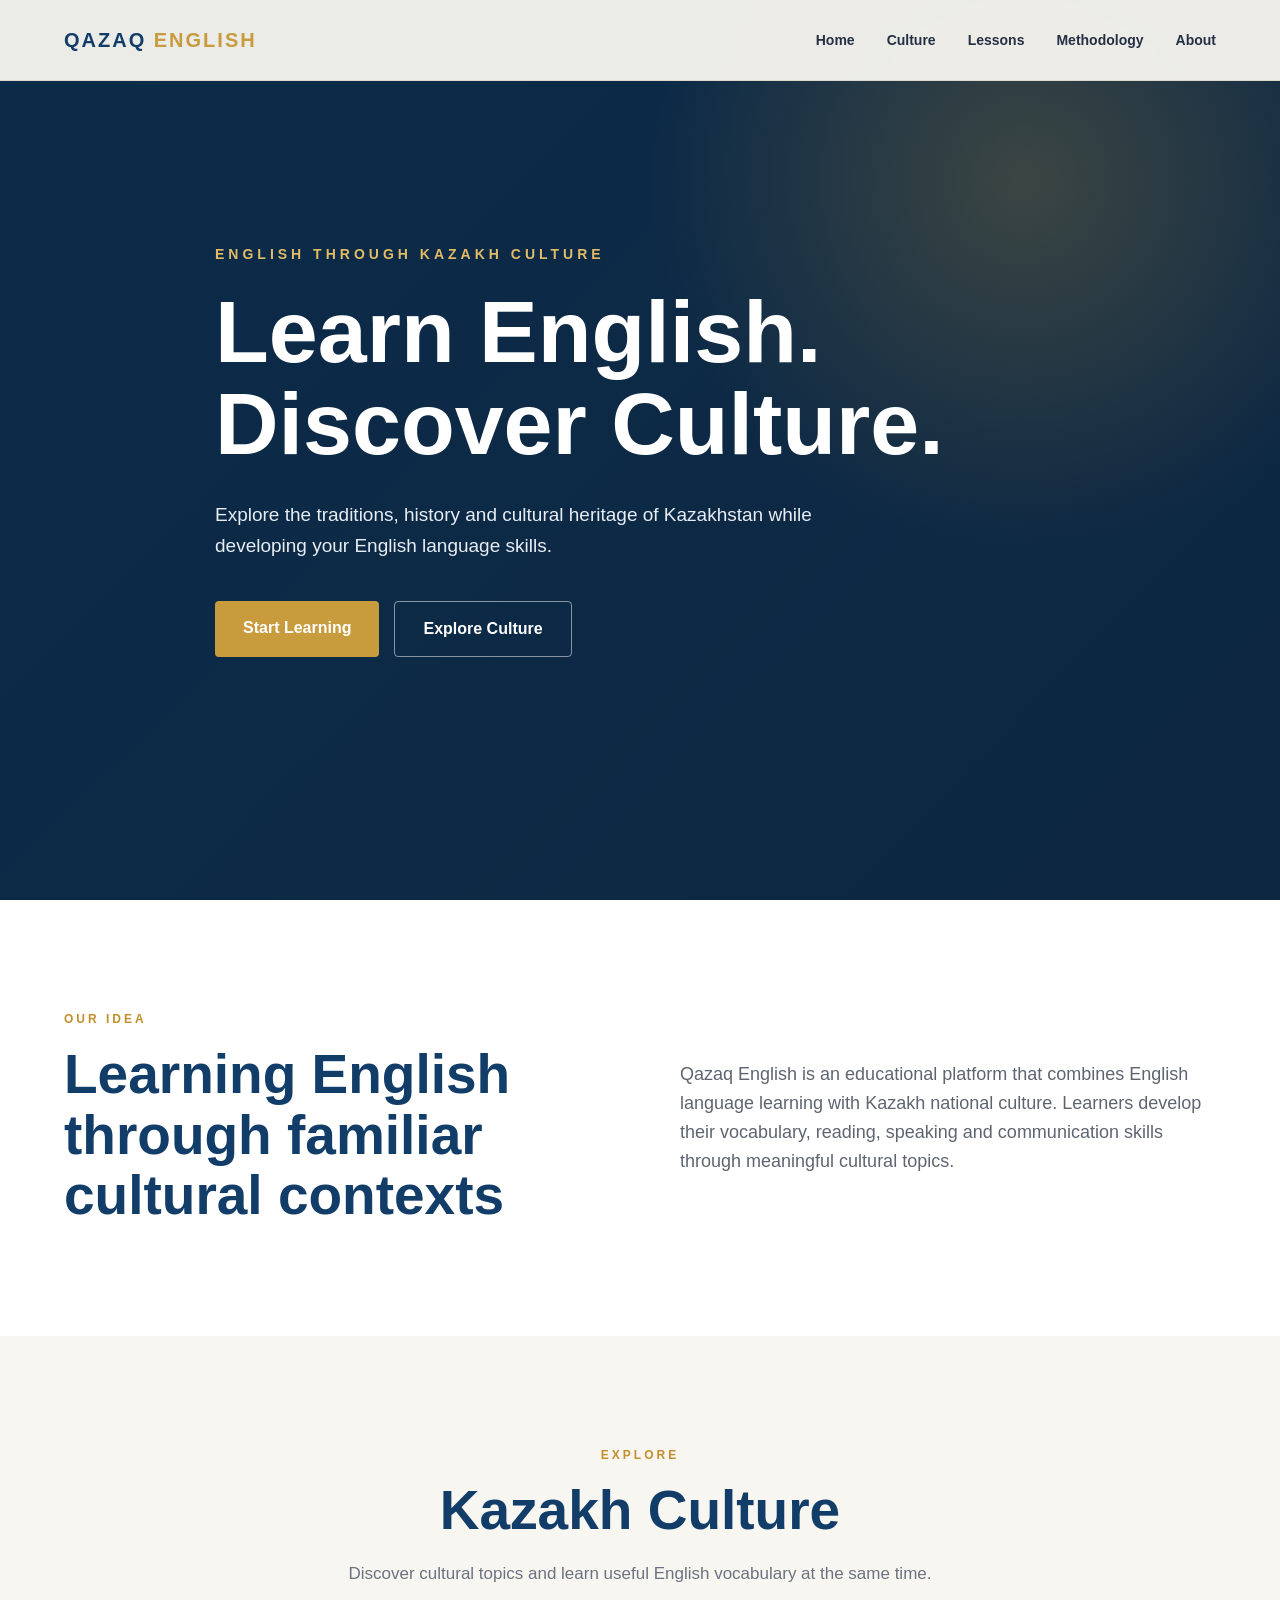
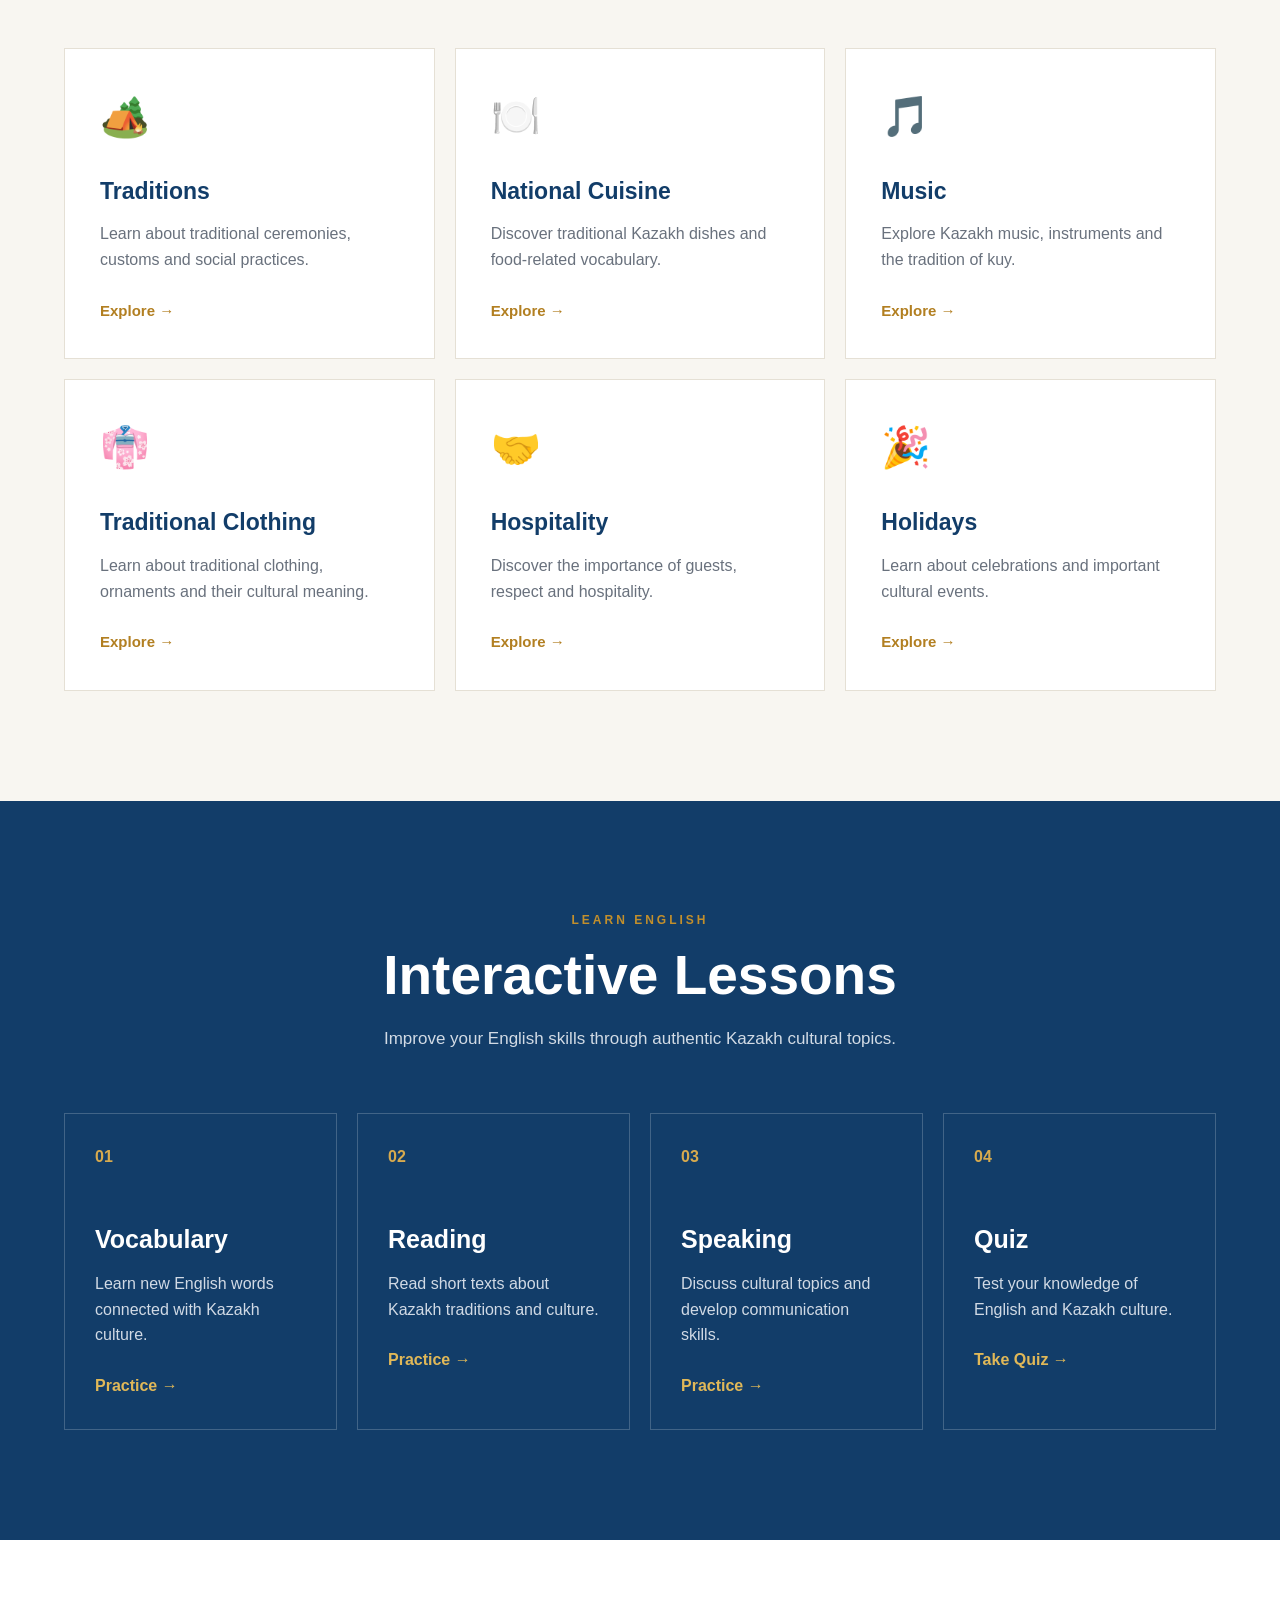
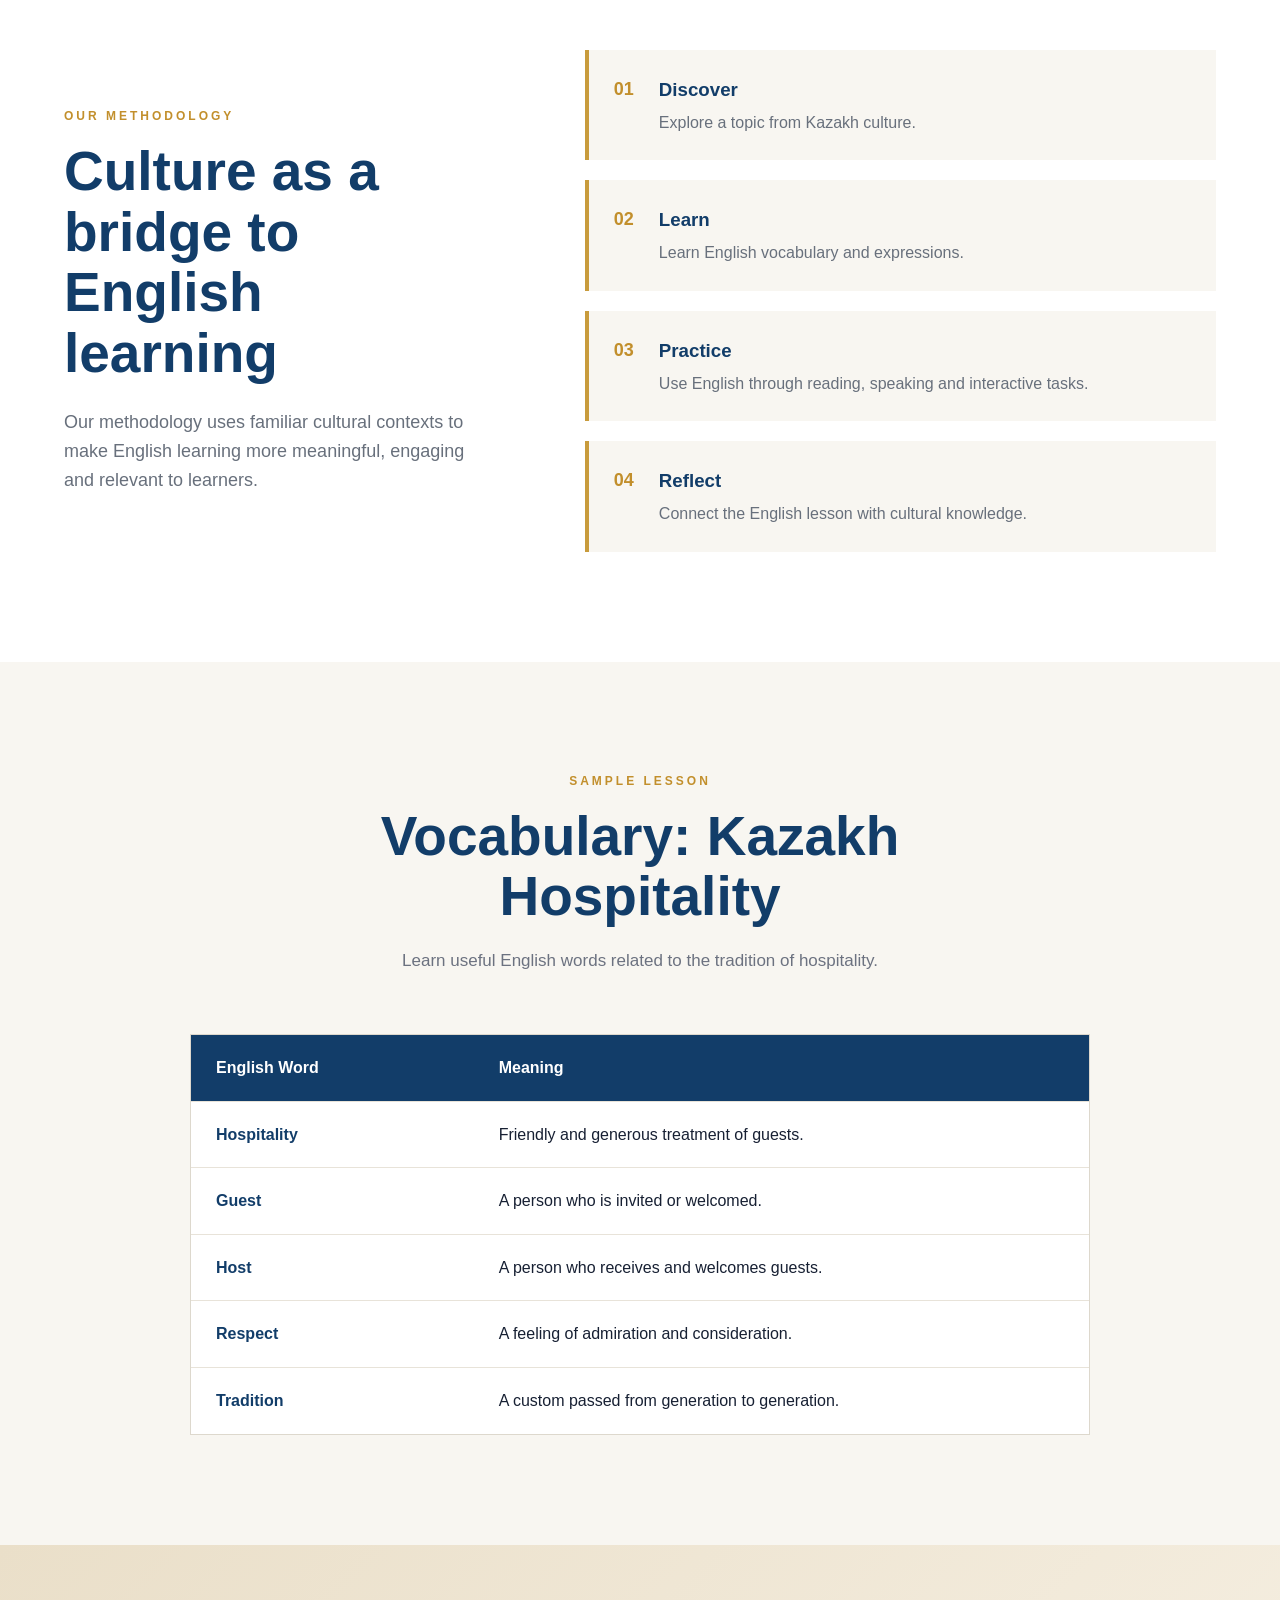
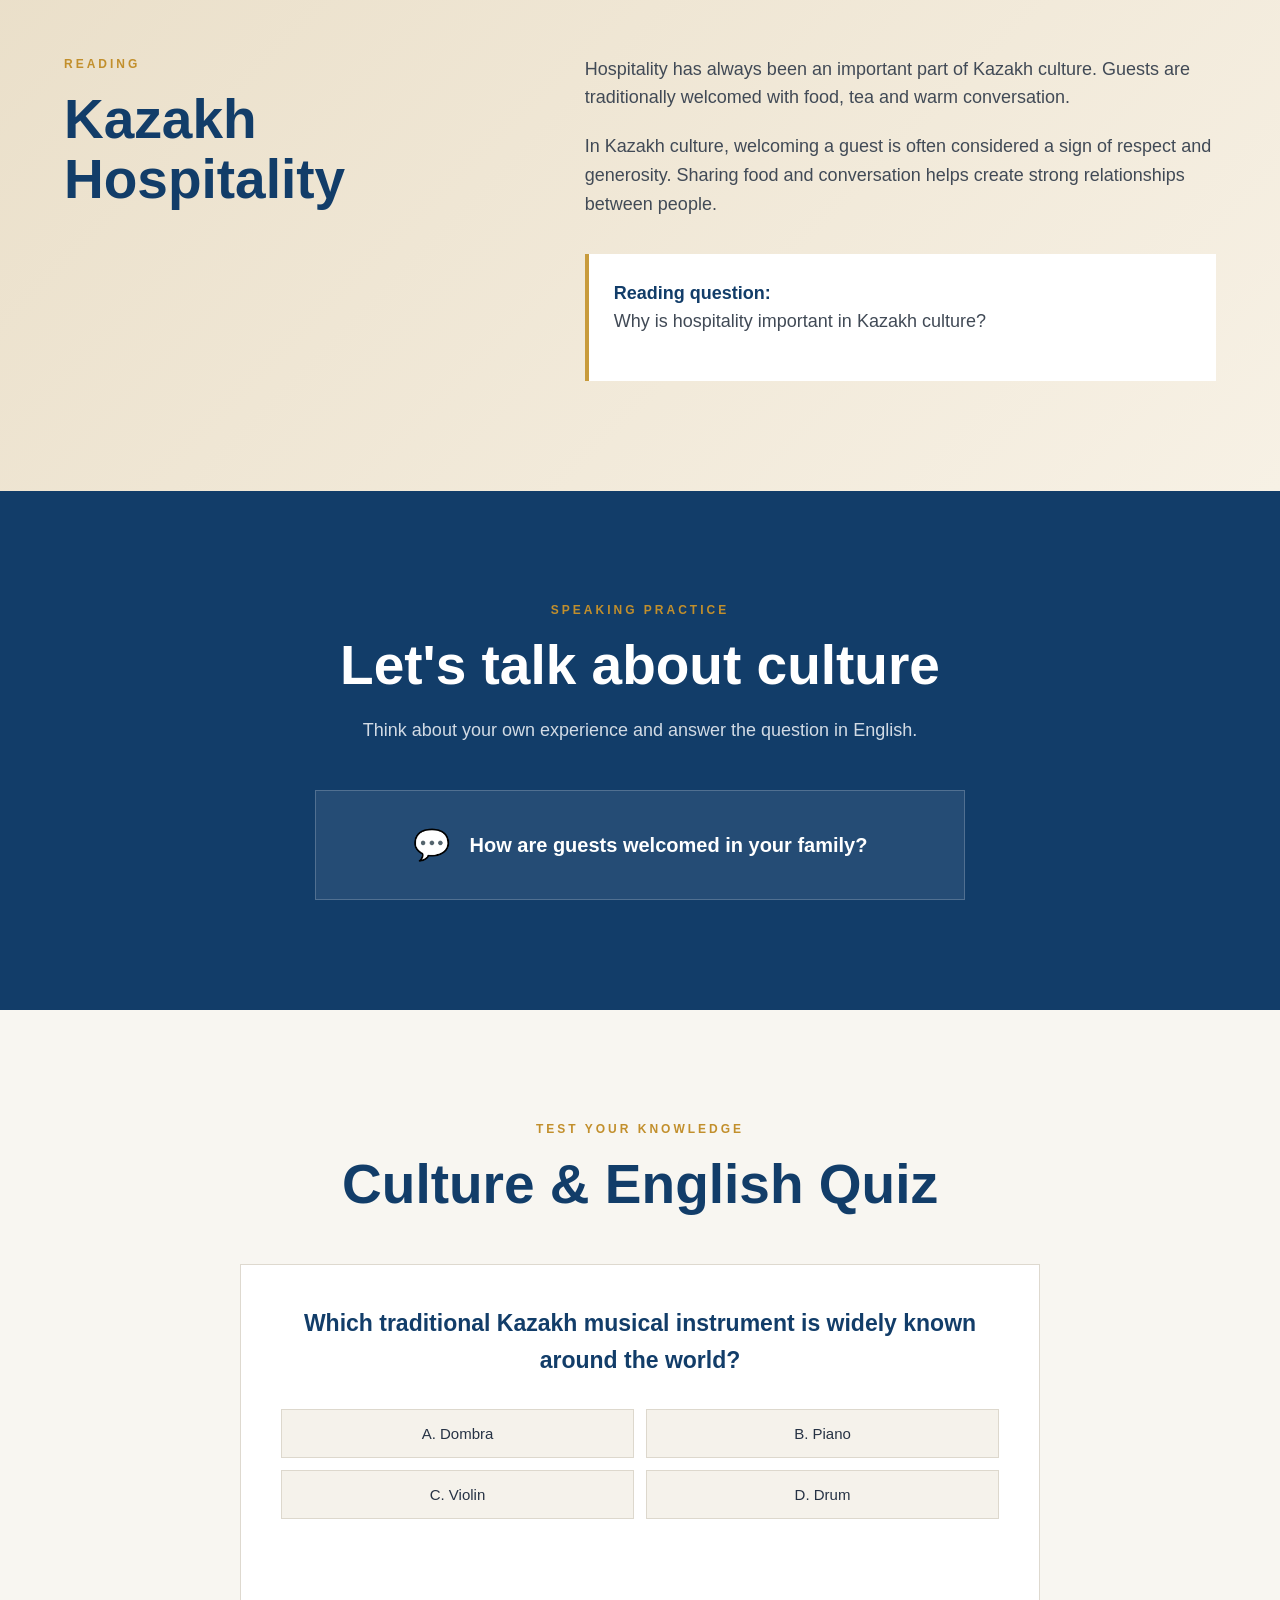
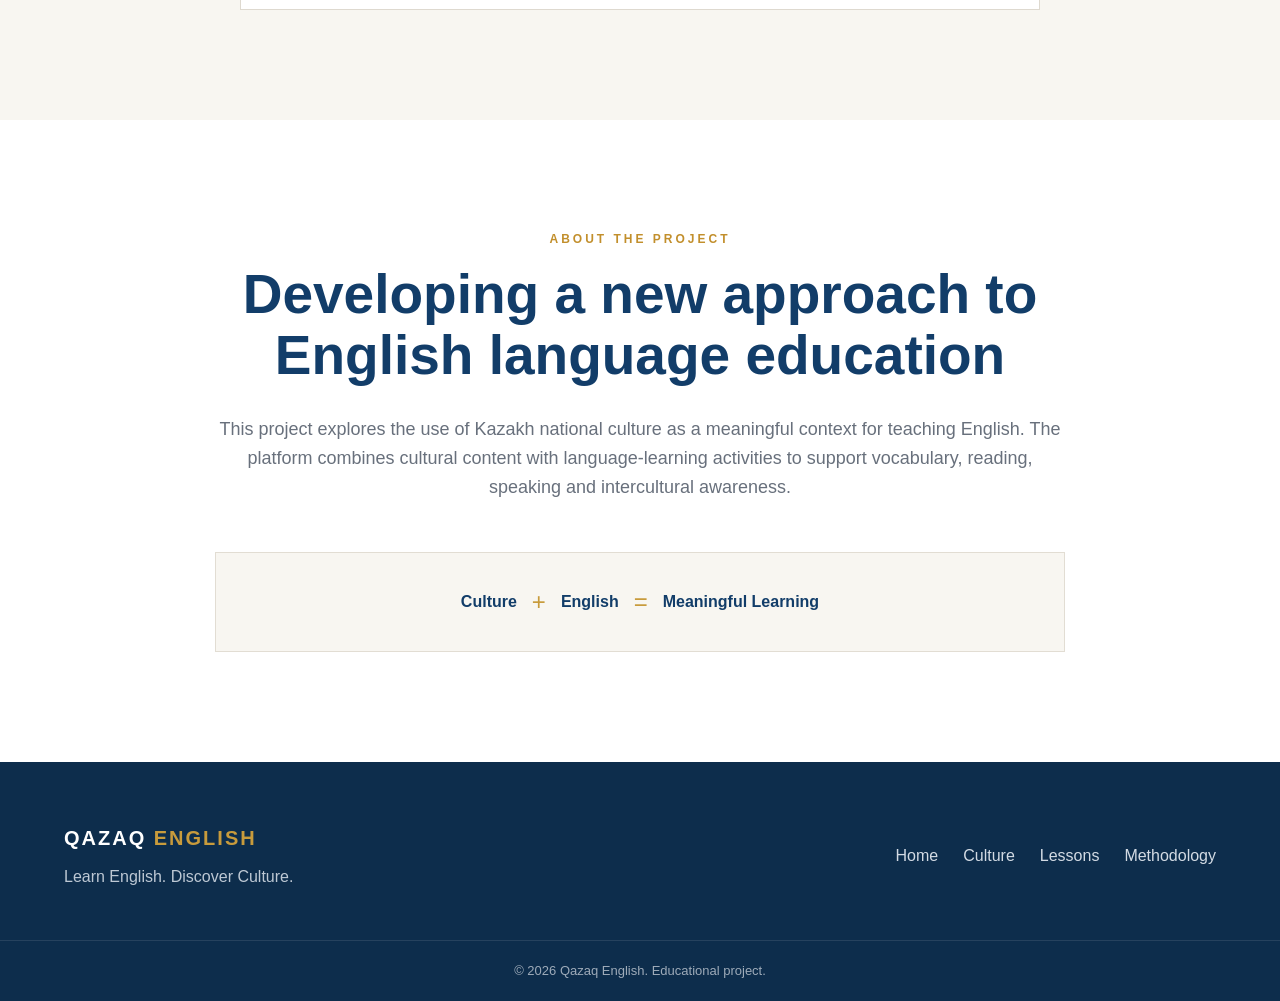
==== index.html @ 657593dc "Add files via upload" ====
<!DOCTYPE html>
<html lang="en">
<head>
    <meta charset="UTF-8">
    <meta name="viewport" content="width=device-width, initial-scale=1.0">

    <title>Qazaq English | Learn English Through Kazakh Culture</title>

    <link rel="stylesheet" href="style.css">
</head>

<body>

    <!-- Navigation -->
    <header class="header">
        <div class="container nav-container">

            <a href="#home" class="logo">
                QAZAQ <span>ENGLISH</span>
            </a>

            <nav class="navigation">
                <a href="#home">Home</a>
                <a href="#culture">Culture</a>
                <a href="#lessons">Lessons</a>
                <a href="#methodology">Methodology</a>
                <a href="#about">About</a>
            </nav>

            <button class="menu-button" onclick="toggleMenu()">
                ☰
            </button>

        </div>
    </header>


    <!-- Hero Section -->
    <main>

        <section id="home" class="hero">

            <div class="hero-overlay"></div>

            <div class="container hero-content">

                <p class="hero-subtitle">
                    ENGLISH THROUGH KAZAKH CULTURE
                </p>

                <h1>
                    Learn English.<br>
                    Discover Culture.
                </h1>

                <p class="hero-description">
                    Explore the traditions, history and cultural heritage
                    of Kazakhstan while developing your English language skills.
                </p>

                <div class="hero-buttons">
                    <a href="#lessons" class="button primary-button">
                        Start Learning
                    </a>

                    <a href="#culture" class="button secondary-button">
                        Explore Culture
                    </a>
                </div>

            </div>

        </section>


        <!-- Introduction -->
        <section class="introduction">

            <div class="container intro-grid">

                <div>
                    <p class="section-label">OUR IDEA</p>

                    <h2>
                        Learning English through
                        familiar cultural contexts
                    </h2>
                </div>

                <div>
                    <p class="intro-text">
                        Qazaq English is an educational platform that combines
                        English language learning with Kazakh national culture.
                        Learners develop their vocabulary, reading, speaking
                        and communication skills through meaningful cultural topics.
                    </p>
                </div>

            </div>

        </section>


        <!-- Culture -->
        <section id="culture" class="section culture-section">

            <div class="container">

                <div class="section-heading">

                    <p class="section-label">EXPLORE</p>

                    <h2>Kazakh Culture</h2>

                    <p>
                        Discover cultural topics and learn useful English
                        vocabulary at the same time.
                    </p>

                </div>


                <div class="culture-grid">

                    <article class="culture-card">
                        <div class="card-icon">🏕️</div>

                        <h3>Traditions</h3>

                        <p>
                            Learn about traditional ceremonies,
                            customs and social practices.
                        </p>

                        <button onclick="showTopic('Traditions')">
                            Explore →
                        </button>
                    </article>


                    <article class="culture-card">
                        <div class="card-icon">🍽️</div>

                        <h3>National Cuisine</h3>

                        <p>
                            Discover traditional Kazakh dishes
                            and food-related vocabulary.
                        </p>

                        <button onclick="showTopic('National Cuisine')">
                            Explore →
                        </button>
                    </article>


                    <article class="culture-card">
                        <div class="card-icon">🎵</div>

                        <h3>Music</h3>

                        <p>
                            Explore Kazakh music, instruments
                            and the tradition of kuy.
                        </p>

                        <button onclick="showTopic('Music')">
                            Explore →
                        </button>
                    </article>


                    <article class="culture-card">
                        <div class="card-icon">👘</div>

                        <h3>Traditional Clothing</h3>

                        <p>
                            Learn about traditional clothing,
                            ornaments and their cultural meaning.
                        </p>

                        <button onclick="showTopic('Traditional Clothing')">
                            Explore →
                        </button>
                    </article>


                    <article class="culture-card">
                        <div class="card-icon">🤝</div>

                        <h3>Hospitality</h3>

                        <p>
                            Discover the importance of guests,
                            respect and hospitality.
                        </p>

                        <button onclick="showTopic('Hospitality')">
                            Explore →
                        </button>
                    </article>


                    <article class="culture-card">
                        <div class="card-icon">🎉</div>

                        <h3>Holidays</h3>

                        <p>
                            Learn about celebrations and
                            important cultural events.
                        </p>

                        <button onclick="showTopic('Holidays')">
                            Explore →
                        </button>
                    </article>

                </div>

            </div>

        </section>


        <!-- Lessons -->
        <section id="lessons" class="section lessons-section">

            <div class="container">

                <div class="section-heading">

                    <p class="section-label">LEARN ENGLISH</p>

                    <h2>Interactive Lessons</h2>

                    <p>
                        Improve your English skills through
                        authentic Kazakh cultural topics.
                    </p>

                </div>


                <div class="lesson-grid">

                    <article class="lesson-card">

                        <span class="lesson-number">01</span>

                        <h3>Vocabulary</h3>

                        <p>
                            Learn new English words connected
                            with Kazakh culture.
                        </p>

                        <a href="#vocabulary">
                            Practice →
                        </a>

                    </article>


                    <article class="lesson-card">

                        <span class="lesson-number">02</span>

                        <h3>Reading</h3>

                        <p>
                            Read short texts about Kazakh
                            traditions and culture.
                        </p>

                        <a href="#reading">
                            Practice →
                        </a>

                    </article>


                    <article class="lesson-card">

                        <span class="lesson-number">03</span>

                        <h3>Speaking</h3>

                        <p>
                            Discuss cultural topics and
                            develop communication skills.
                        </p>

                        <a href="#speaking">
                            Practice →
                        </a>

                    </article>


                    <article class="lesson-card">

                        <span class="lesson-number">04</span>

                        <h3>Quiz</h3>

                        <p>
                            Test your knowledge of English
                            and Kazakh culture.
                        </p>

                        <a href="#quiz">
                            Take Quiz →
                        </a>

                    </article>

                </div>

            </div>

        </section>


        <!-- Methodology -->
        <section id="methodology" class="section methodology-section">

            <div class="container methodology-grid">

                <div>

                    <p class="section-label">
                        OUR METHODOLOGY
                    </p>

                    <h2>
                        Culture as a bridge
                        to English learning
                    </h2>

                    <p class="methodology-text">
                        Our methodology uses familiar cultural contexts
                        to make English learning more meaningful,
                        engaging and relevant to learners.
                    </p>

                </div>


                <div class="steps">

                    <div class="step">

                        <div class="step-number">
                            01
                        </div>

                        <div>
                            <h3>Discover</h3>

                            <p>
                                Explore a topic from Kazakh culture.
                            </p>
                        </div>

                    </div>


                    <div class="step">

                        <div class="step-number">
                            02
                        </div>

                        <div>
                            <h3>Learn</h3>

                            <p>
                                Learn English vocabulary and expressions.
                            </p>
                        </div>

                    </div>


                    <div class="step">

                        <div class="step-number">
                            03
                        </div>

                        <div>
                            <h3>Practice</h3>

                            <p>
                                Use English through reading,
                                speaking and interactive tasks.
                            </p>
                        </div>

                    </div>


                    <div class="step">

                        <div class="step-number">
                            04
                        </div>

                        <div>
                            <h3>Reflect</h3>

                            <p>
                                Connect the English lesson
                                with cultural knowledge.
                            </p>
                        </div>

                    </div>

                </div>

            </div>

        </section>


        <!-- Vocabulary -->
        <section id="vocabulary" class="section vocabulary-section">

            <div class="container">

                <div class="section-heading">

                    <p class="section-label">
                        SAMPLE LESSON
                    </p>

                    <h2>Vocabulary: Kazakh Hospitality</h2>

                    <p>
                        Learn useful English words related
                        to the tradition of hospitality.
                    </p>

                </div>


                <div class="vocabulary-table">

                    <div class="vocabulary-row vocabulary-header">
                        <div>English Word</div>
                        <div>Meaning</div>
                    </div>


                    <div class="vocabulary-row">
                        <div class="word">Hospitality</div>
                        <div>
                            Friendly and generous treatment of guests.
                        </div>
                    </div>


                    <div class="vocabulary-row">
                        <div class="word">Guest</div>
                        <div>
                            A person who is invited or welcomed.
                        </div>
                    </div>


                    <div class="vocabulary-row">
                        <div class="word">Host</div>
                        <div>
                            A person who receives and welcomes guests.
                        </div>
                    </div>


                    <div class="vocabulary-row">
                        <div class="word">Respect</div>
                        <div>
                            A feeling of admiration and consideration.
                        </div>
                    </div>


                    <div class="vocabulary-row">
                        <div class="word">Tradition</div>
                        <div>
                            A custom passed from generation to generation.
                        </div>
                    </div>

                </div>

            </div>

        </section>


        <!-- Reading -->
        <section id="reading" class="reading-section">

            <div class="container reading-container">

                <div>

                    <p class="section-label">
                        READING
                    </p>

                    <h2>
                        Kazakh Hospitality
                    </h2>

                </div>


                <div class="reading-text">

                    <p>
                        Hospitality has always been an important
                        part of Kazakh culture. Guests are traditionally
                        welcomed with food, tea and warm conversation.
                    </p>

                    <p>
                        In Kazakh culture, welcoming a guest is often
                        considered a sign of respect and generosity.
                        Sharing food and conversation helps create
                        strong relationships between people.
                    </p>

                    <div class="reading-question">

                        <strong>
                            Reading question:
                        </strong>

                        <p>
                            Why is hospitality important in Kazakh culture?
                        </p>

                    </div>

                </div>

            </div>

        </section>


        <!-- Speaking -->
        <section id="speaking" class="section speaking-section">

            <div class="container speaking-container">

                <p class="section-label">
                    SPEAKING PRACTICE
                </p>

                <h2>
                    Let's talk about culture
                </h2>

                <p>
                    Think about your own experience and answer
                    the question in English.
                </p>

                <div class="speaking-question">

                    <span>💬</span>

                    <p>
                        How are guests welcomed in your family?
                    </p>

                </div>

            </div>

        </section>


        <!-- Quiz -->
        <section id="quiz" class="section quiz-section">

            <div class="container quiz-container">

                <p class="section-label">
                    TEST YOUR KNOWLEDGE
                </p>

                <h2>
                    Culture & English Quiz
                </h2>

                <div id="quiz-box">

                    <h3 id="question">
                        Which traditional Kazakh musical instrument
                        is widely known around the world?
                    </h3>


                    <div class="quiz-options">

                        <button onclick="checkAnswer(false)">
                            A. Dombra
                        </button>

                        <button onclick="checkAnswer(false)">
                            B. Piano
                        </button>

                        <button onclick="checkAnswer(false)">
                            C. Violin
                        </button>

                        <button onclick="checkAnswer(true)">
                            D. Drum
                        </button>

                    </div>

                    <p id="quiz-result"></p>

                </div>

            </div>

        </section>


        <!-- About -->
        <section id="about" class="section about-section">

            <div class="container about-container">

                <p class="section-label">
                    ABOUT THE PROJECT
                </p>

                <h2>
                    Developing a new approach
                    to English language education
                </h2>

                <p>
                    This project explores the use of Kazakh national
                    culture as a meaningful context for teaching English.
                    The platform combines cultural content with
                    language-learning activities to support vocabulary,
                    reading, speaking and intercultural awareness.
                </p>

                <div class="about-highlight">

                    <div>
                        <strong>Culture</strong>
                        <span>+</span>
                        <strong>English</strong>
                        <span>=</span>
                        <strong>Meaningful Learning</strong>
                    </div>

                </div>

            </div>

        </section>

    </main>


    <!-- Footer -->
    <footer class="footer">

        <div class="container footer-container">

            <div>

                <div class="logo footer-logo">
                    QAZAQ <span>ENGLISH</span>
                </div>

                <p>
                    Learn English. Discover Culture.
                </p>

            </div>


            <div class="footer-links">

                <a href="#home">Home</a>
                <a href="#culture">Culture</a>
                <a href="#lessons">Lessons</a>
                <a href="#methodology">Methodology</a>

            </div>

        </div>


        <div class="copyright">

            ©️ 2026 Qazaq English. Educational project.

        </div>

    </footer>


    <!-- Topic Modal -->
    <div id="topic-modal" class="modal">

        <div class="modal-content">

            <button class="close-modal" onclick="closeModal()">
                ×
            </button>

            <h2 id="modal-title">
                Culture
            </h2>

            <p id="modal-text">
                Cultural information will appear here.
            </p>

        </div>

    </div>


    <script src="script.js"></script>

</body>
</html>
---- style.css ----
/* ================================
   GENERAL
================================ */

* {
    margin: 0;
    padding: 0;
    box-sizing: border-box;
}

html {
    scroll-behavior: smooth;
}

body {
    font-family: Arial, Helvetica, sans-serif;
    color: #172033;
    background: #f8f6f1;
    line-height: 1.6;
}

.container {
    width: 90%;
    max-width: 1200px;
    margin: 0 auto;
}

a {
    text-decoration: none;
    color: inherit;
}

button {
    font-family: inherit;
}


/* ================================
   HEADER
================================ */

.header {
    position: fixed;
    top: 0;
    left: 0;
    width: 100%;
    z-index: 1000;

    background: rgba(248, 246, 241, 0.95);
    backdrop-filter: blur(10px);

    border-bottom: 1px solid #ddd8cd;
}

.nav-container {
    height: 80px;

    display: flex;
    align-items: center;
    justify-content: space-between;
}

.logo {
    font-size: 20px;
    font-weight: 800;
    letter-spacing: 2px;
    color: #123d69;
}

.logo span {
    color: #c89b3c;
}

.navigation {
    display: flex;
    gap: 32px;
}

.navigation a {
    font-size: 14px;
    font-weight: 600;
    color: #253044;

    transition: 0.3s;
}

.navigation a:hover {
    color: #c28f2c;
}

.menu-button {
    display: none;

    border: none;
    background: transparent;

    font-size: 28px;
    cursor: pointer;
}


/* ================================
   HERO
================================ */

.hero {
    min-height: 100vh;

    position: relative;

    display: flex;
    align-items: center;

    background:
        linear-gradient(
            rgba(10, 35, 60, 0.72),
            rgba(10, 35, 60, 0.72)
        ),
        linear-gradient(
            135deg,
            #0e426e,
            #16304c
        );

    color: white;
}

.hero-overlay {
    position: absolute;
    inset: 0;

    background-image:
        radial-gradient(
            circle at 80% 20%,
            rgba(201, 155, 60, 0.25),
            transparent 30%
        );
}

.hero-content {
    position: relative;
    z-index: 2;

    max-width: 850px;
}

.hero-subtitle {
    color: #e1bb65;

    font-size: 14px;
    font-weight: 700;

    letter-spacing: 4px;

    margin-bottom: 20px;
}

.hero h1 {
    font-size: clamp(48px, 8vw, 88px);

    line-height: 1.05;

    margin-bottom: 30px;
}

.hero-description {
    max-width: 650px;

    font-size: 19px;

    color: #e8edf3;

    margin-bottom: 40px;
}

.hero-buttons {
    display: flex;
    gap: 15px;
    flex-wrap: wrap;
}

.button {
    display: inline-block;

    padding: 14px 28px;

    border-radius: 4px;

    font-weight: 700;

    transition: 0.3s;
}

.primary-button {
    background: #c89b3c;
    color: white;
}

.primary-button:hover {
    background: #b4872d;
    transform: translateY(-2px);
}

.secondary-button {
    border: 1px solid rgba(255,255,255,0.5);
    color: white;
}

.secondary-button:hover {
    background: white;
    color: #123d69;
}


/* ================================
   INTRODUCTION
================================ */

.introduction {
    padding: 110px 0;

    background: #ffffff;
}

.intro-grid {
    display: grid;
    grid-template-columns: 1fr 1fr;

    gap: 80px;

    align-items: center;
}

.section-label {
    color: #c28f2c;

    font-size: 12px;

    font-weight: 800;

    letter-spacing: 3px;

    margin-bottom: 15px;
}

.introduction h2,
.section-heading h2,
.methodology-section h2,
.reading-section h2,
.speaking-section h2,
.quiz-section h2,
.about-section h2 {
    font-size: clamp(34px, 5vw, 55px);

    line-height: 1.1;

    color: #123d69;
}

.intro-text {
    font-size: 18px;

    color: #5e6570;
}


/* ================================
   SECTIONS
================================ */

.section {
    padding: 110px 0;
}

.section-heading {
    text-align: center;

    max-width: 700px;

    margin: 0 auto 60px;
}

.section-heading > p:last-child {
    color: #6c7280;

    margin-top: 20px;

    font-size: 17px;
}


/* ================================
   CULTURE
================================ */

.culture-section {
    background: #f8f6f1;
}

.culture-grid {
    display: grid;

    grid-template-columns: repeat(3, 1fr);

    gap: 20px;
}

.culture-card {
    background: white;

    padding: 35px;

    border: 1px solid #e5e0d5;

    transition: 0.3s;
}

.culture-card:hover {
    transform: translateY(-6px);

    box-shadow: 0 15px 35px rgba(0,0,0,0.08);
}

.card-icon {
    font-size: 40px;

    margin-bottom: 25px;
}

.culture-card h3 {
    color: #123d69;

    font-size: 23px;

    margin-bottom: 12px;
}

.culture-card p {
    color: #69717d;

    margin-bottom: 25px;
}

.culture-card button {
    border: none;

    background: none;

    color: #b27f21;

    font-weight: 700;

    cursor: pointer;

    font-size: 15px;
}


/* ================================
   LESSONS
================================ */

.lessons-section {
    background: #123d69;

    color: white;
}

.lessons-section .section-heading h2 {
    color: white;
}

.lessons-section .section-heading > p:last-child {
    color: #d2dbe5;
}

.lesson-grid {
    display: grid;

    grid-template-columns: repeat(4, 1fr);

    gap: 20px;
}

.lesson-card {
    border: 1px solid rgba(255,255,255,0.2);

    padding: 30px;

    min-height: 270px;

    position: relative;

    transition: 0.3s;
}

.lesson-card:hover {
    background: rgba(255,255,255,0.06);
}

.lesson-number {
    display: block;

    color: #d7aa4e;

    font-weight: 800;

    margin-bottom: 50px;
}

.lesson-card h3 {
    font-size: 25px;

    margin-bottom: 12px;
}

.lesson-card p {
    color: #d1dae5;

    margin-bottom: 25px;
}

.lesson-card a {
    color: #e0b858;

    font-weight: 700;
}


/* ================================
   METHODOLOGY
================================ */

.methodology-section {
    background: #ffffff;
}

.methodology-grid {
    display: grid;

    grid-template-columns: 0.8fr 1.2fr;

    gap: 100px;

    align-items: center;
}

.methodology-text {
    color: #68707c;

    font-size: 18px;

    margin-top: 25px;
}

.steps {
    display: flex;

    flex-direction: column;

    gap: 20px;
}

.step {
    display: flex;

    gap: 25px;

    padding: 25px;

    background: #f8f6f1;

    border-left: 4px solid #c89b3c;
}

.step-number {
    color: #c28f2c;

    font-weight: 800;

    font-size: 18px;
}

.step h3 {
    color: #123d69;

    margin-bottom: 5px;
}

.step p {
    color: #68707c;
}


/* ================================
   VOCABULARY
================================ */

.vocabulary-section {
    background: #f8f6f1;
}

.vocabulary-table {
    max-width: 900px;

    margin: 0 auto;

    background: white;

    border: 1px solid #ddd8cd;
}

.vocabulary-row {
    display: grid;

    grid-template-columns: 1fr 2fr;

    padding: 20px 25px;

    border-bottom: 1px solid #e8e3d9;
}

.vocabulary-row:last-child {
    border-bottom: none;
}

.vocabulary-header {
    background: #123d69;

    color: white;

    font-weight: 700;
}

.word {
    color: #123d69;

    font-weight: 700;
}


/* ================================
   READING
================================ */

.reading-section {
    padding: 110px 0;

    background:
        linear-gradient(
            135deg,
            #eadfc9,
            #f7f1e5
        );
}

.reading-container {
    display: grid;

    grid-template-columns: 0.8fr 1.2fr;

    gap: 100px;
}

.reading-text {
    font-size: 18px;

    color: #414a56;
}

.reading-text p {
    margin-bottom: 20px;
}

.reading-question {
    margin-top: 35px;

    padding: 25px;

    background: white;

    border-left: 4px solid #c89b3c;
}

.reading-question strong {
    color: #123d69;
}


/* ================================
   SPEAKING
================================ */

.speaking-section {
    background: #123d69;

    color: white;

    text-align: center;
}

.speaking-container {
    max-width: 850px;
}

.speaking-section h2 {
    color: white;

    margin-bottom: 20px;
}

.speaking-section > .container > p:not(.section-label) {
    color: #d2dbe5;

    font-size: 18px;
}

.speaking-question {
    margin: 45px auto 0;

    padding: 30px;

    background: rgba(255,255,255,0.08);

    border: 1px solid rgba(255,255,255,0.2);

    display: flex;

    gap: 20px;

    align-items: center;

    justify-content: center;

    max-width: 650px;
}

.speaking-question span {
    font-size: 30px;
}

.speaking-question p {
    font-size: 20px;

    font-weight: 600;
}


/* ================================
   QUIZ
================================ */

.quiz-section {
    background: #f8f6f1;
}

.quiz-container {
    text-align: center;
}

.quiz-box {
    max-width: 800px;
}

#quiz-box {
    max-width: 800px;

    margin: 50px auto 0;

    padding: 40px;

    background: white;

    border: 1px solid #ded9cf;
}

#question {
    color: #123d69;

    font-size: 23px;

    margin-bottom: 30px;
}

.quiz-options {
    display: grid;

    grid-template-columns: 1fr 1fr;

    gap: 12px;
}

.quiz-options button {
    padding: 15px;

    background: #f5f2eb;

    border: 1px solid #ddd8cd;

    cursor: pointer;

    color: #263244;

    font-size: 15px;

    transition: 0.3s;
}

.quiz-options button:hover {
    background: #123d69;

    color: white;
}

#quiz-result {
    margin-top: 25px;

    font-weight: 700;

    min-height: 25px;
}


/* ================================
   ABOUT
================================ */

.about-section {
    background: white;

    text-align: center;
}

.about-container {
    max-width: 850px;
}

.about-section h2 {
    margin-bottom: 30px;
}

.about-section > .container > p:not(.section-label) {
    color: #68707c;

    font-size: 18px;
}

.about-highlight {
    margin-top: 50px;

    padding: 30px;

    background: #f8f6f1;

    border: 1px solid #e2ddd3;
}

.about-highlight div {
    display: flex;

    align-items: center;

    justify-content: center;

    gap: 15px;

    flex-wrap: wrap;
}

.about-highlight strong {
    color: #123d69;
}

.about-highlight span {
    color: #c89b3c;

    font-size: 24px;
}


/* ================================
   FOOTER
================================ */

.footer {
    background: #0d2d4c;

    color: white;

    padding-top: 60px;
}

.footer-container {
    display: flex;

    justify-content: space-between;

    gap: 40px;

    padding-bottom: 50px;
}

.footer-logo {
    color: white;

    margin-bottom: 10px;
}

.footer-container p {
    color: #bdc8d4;
}

.footer-links {
    display: flex;

    gap: 25px;

    flex-wrap: wrap;

    align-items: center;
}

.footer-links a {
    color: #d3dbe4;

    transition: 0.3s;
}

.footer-links a:hover {
    color: #e0b858;
}

.copyright {
    text-align: center;

    border-top: 1px solid rgba(255,255,255,0.1);

    padding: 20px;

    color: #9eabb9;

    font-size: 13px;
}


/* ================================
   MODAL
================================ */

.modal {
    position: fixed;

    inset: 0;

    background: rgba(0,0,0,0.65);

    display: none;

    align-items: center;

    justify-content: center;

    z-index: 2000;

    padding: 20px;
}

.modal.active {
    display: flex;
}

.modal-content {
    background: white;

    max-width: 600px;

    width: 100%;

    padding: 45px;

    position: relative;

    border-top: 5px solid #c89b3c;
}

.modal-content h2 {
    color: #123d69;

    margin-bottom: 20px;

    font-size: 35px;
}

.modal-content p {
    color: #606875;

    font-size: 17px;
}

.close-modal {
    position: absolute;

    top: 15px;
    right: 20px;

    border: none;

    background: none;

    font-size: 30px;

    cursor: pointer;

    color: #555;
}


/* ================================
   MOBILE
================================ */

@media (max-width: 900px) {

    .navigation {
        display: none;

        position: absolute;

        top: 80px;

        left: 0;

        width: 100%;

        background: #ffffff;

        padding: 25px;

        flex-direction: column;

        gap: 20px;

        border-bottom: 1px solid #ddd8cd;
    }

    .navigation.active {
        display: flex;
    }

    .menu-button {
        display: block;
    }

    .intro-grid,
    .methodology-grid,
    .reading-container {
        grid-template-columns: 1fr;

        gap: 40px;
    }

    .culture-grid {
        grid-template-columns: 1fr 1fr;
    }

    .lesson-grid {
        grid-template-columns: 1fr 1fr;
    }
}


@media (max-width: 600px) {

    .container {
        width: 88%;
    }

    .hero h1 {
        font-size: 48px;
    }

    .hero-description {
        font-size: 16px;
    }

    .section {
        padding: 75px 0;
    }

    .introduction {
        padding: 75px 0;
    }

    .culture-grid,
    .lesson-grid {
        grid-template-columns: 1fr;
    }

    .vocabulary-row {
        grid-template-columns: 1fr;

        gap: 5px;
    }

    .vocabulary-header {
        display: none;
    }

    .quiz-options {
        grid-template-columns: 1fr;
    }

    #quiz-box {
        padding: 25px;
    }

    .footer-container {
        flex-direction: column;
    }

    .footer-links {
        flex-direction: column;

        align-items: flex-start;
    }

    .speaking-question {
        flex-direction: column;
    }
}
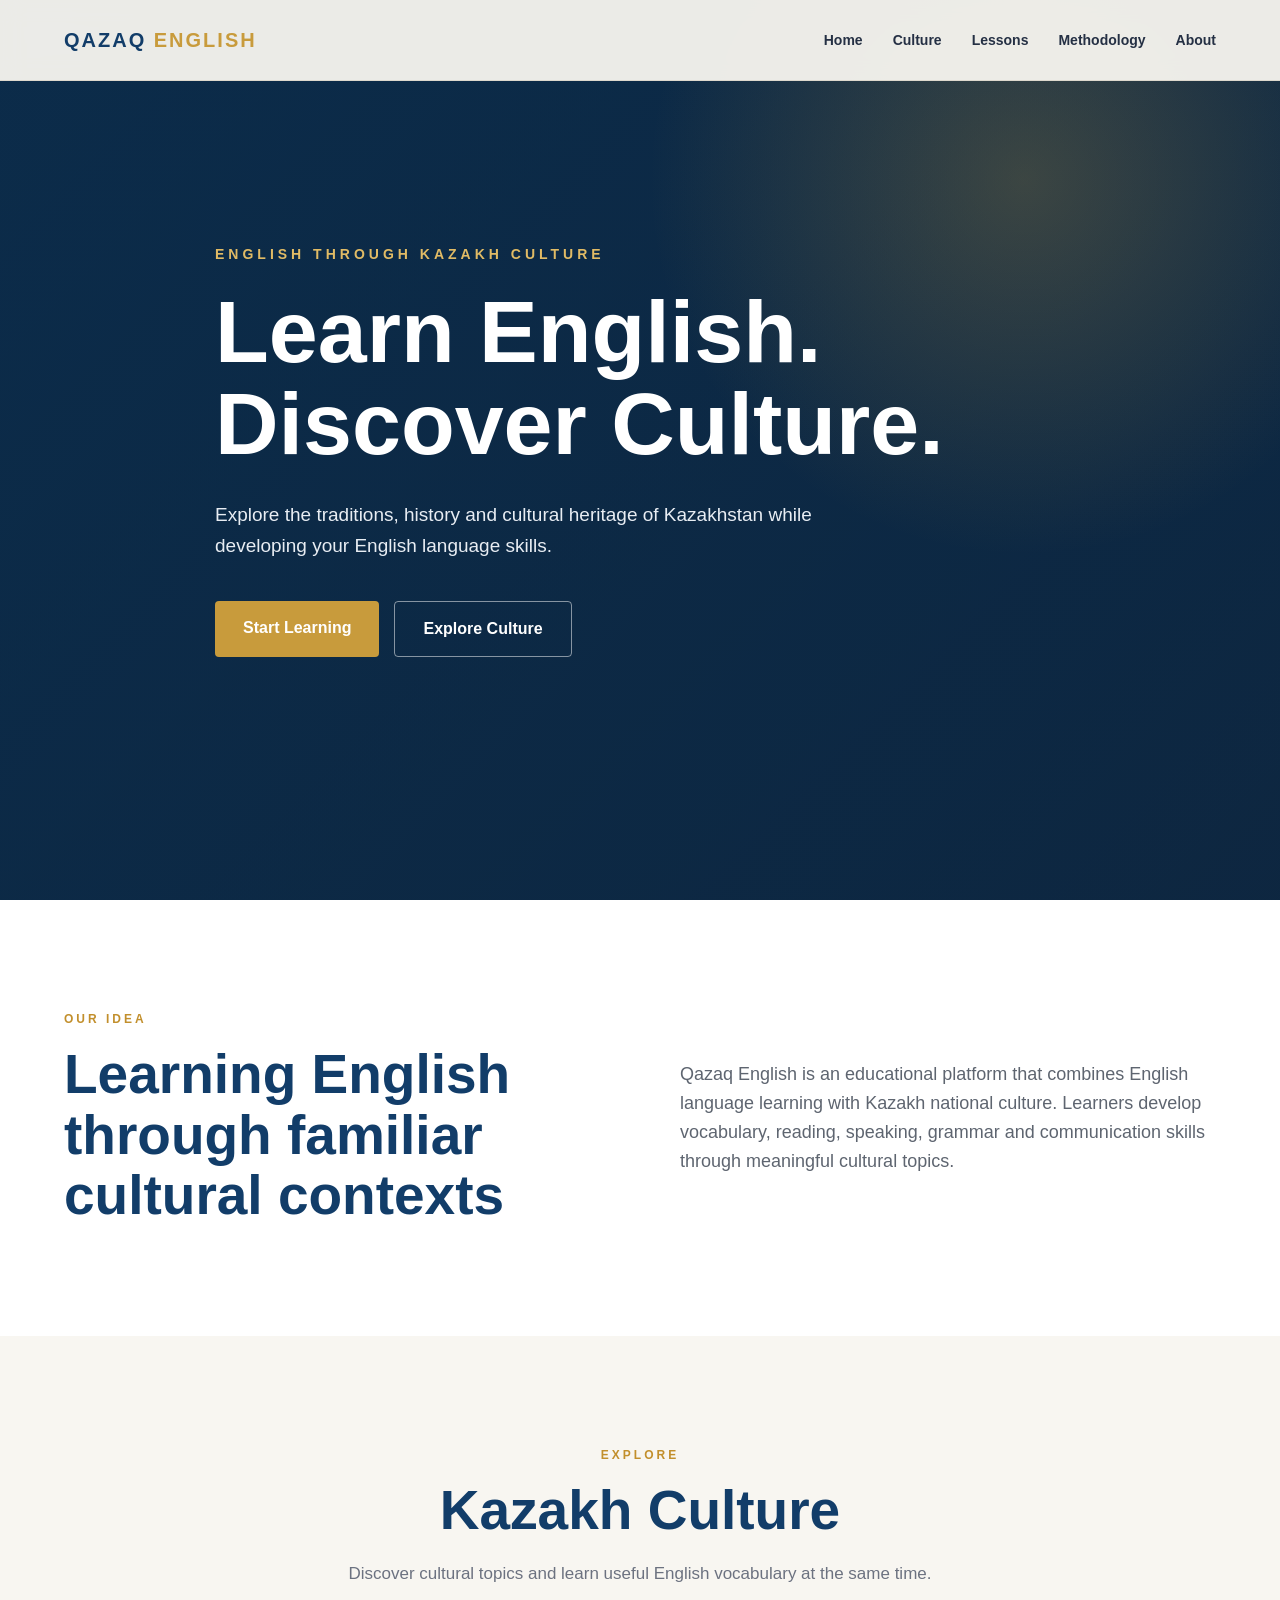
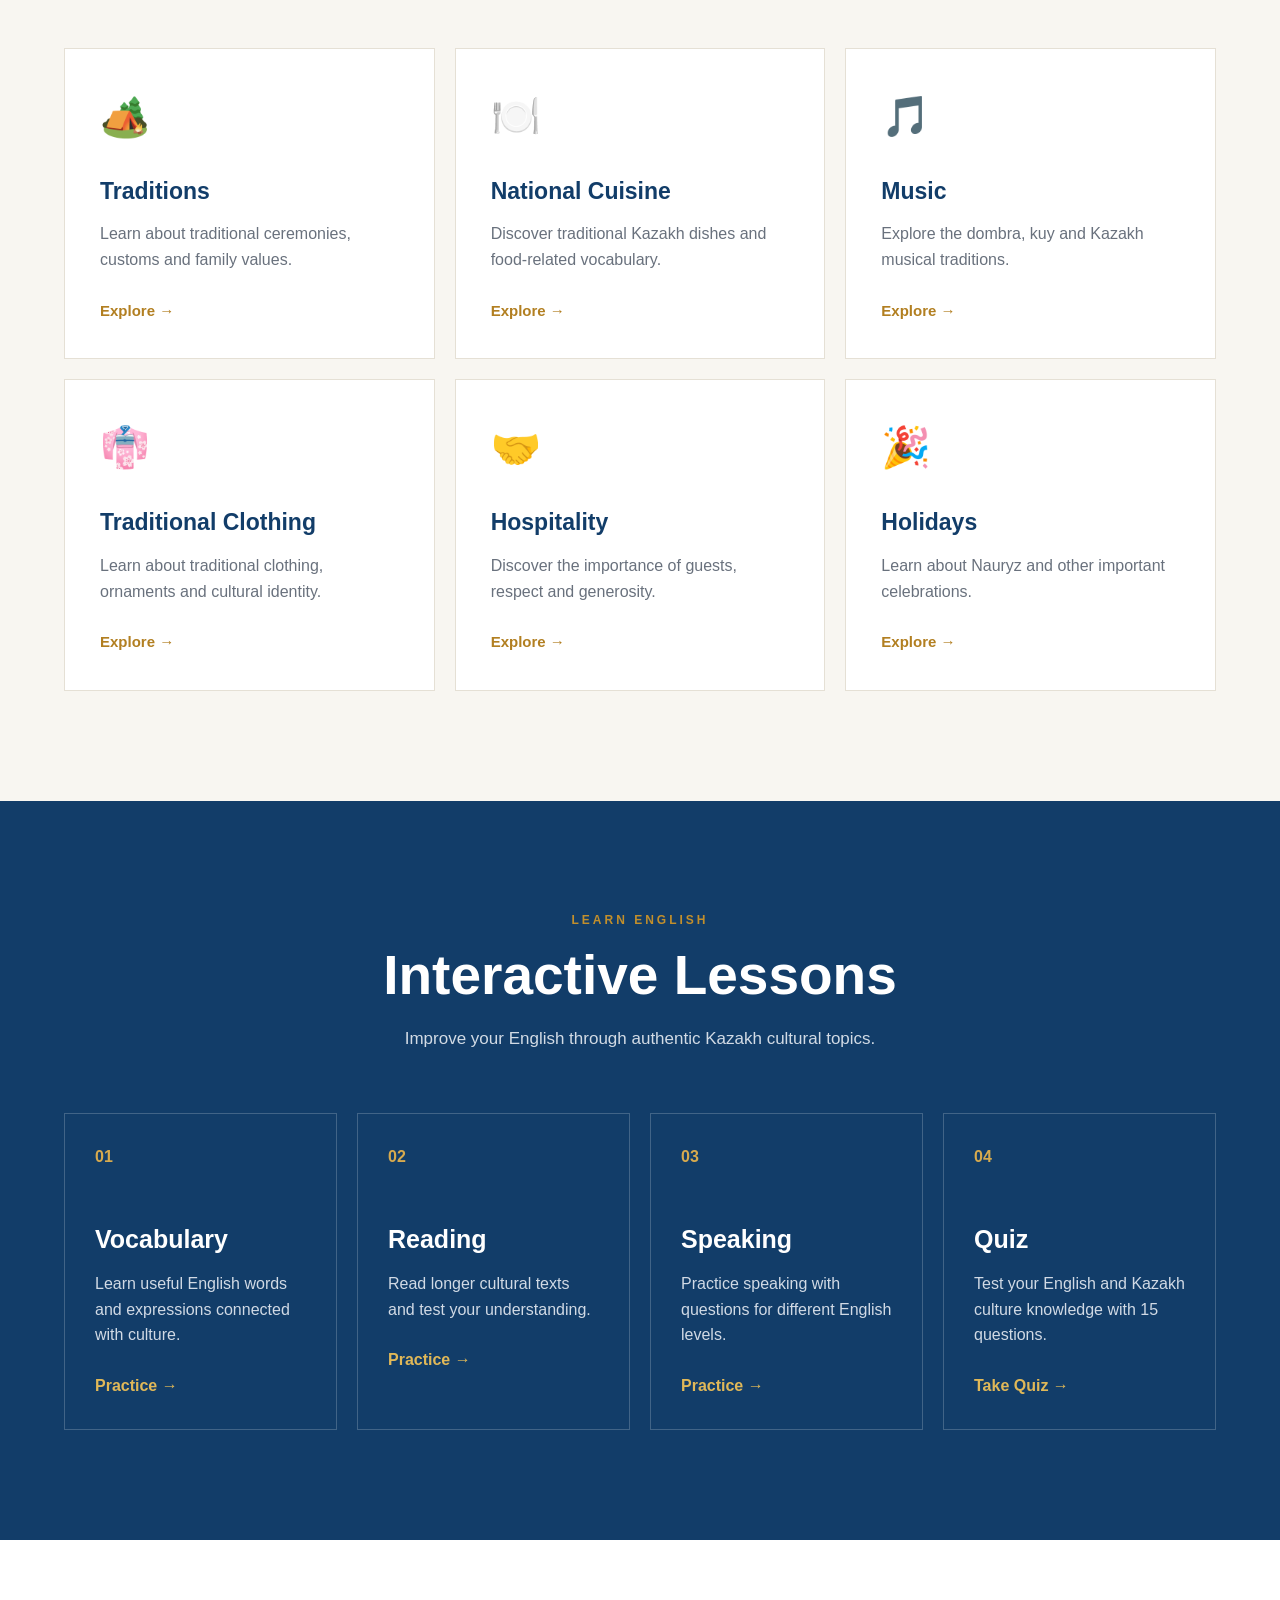
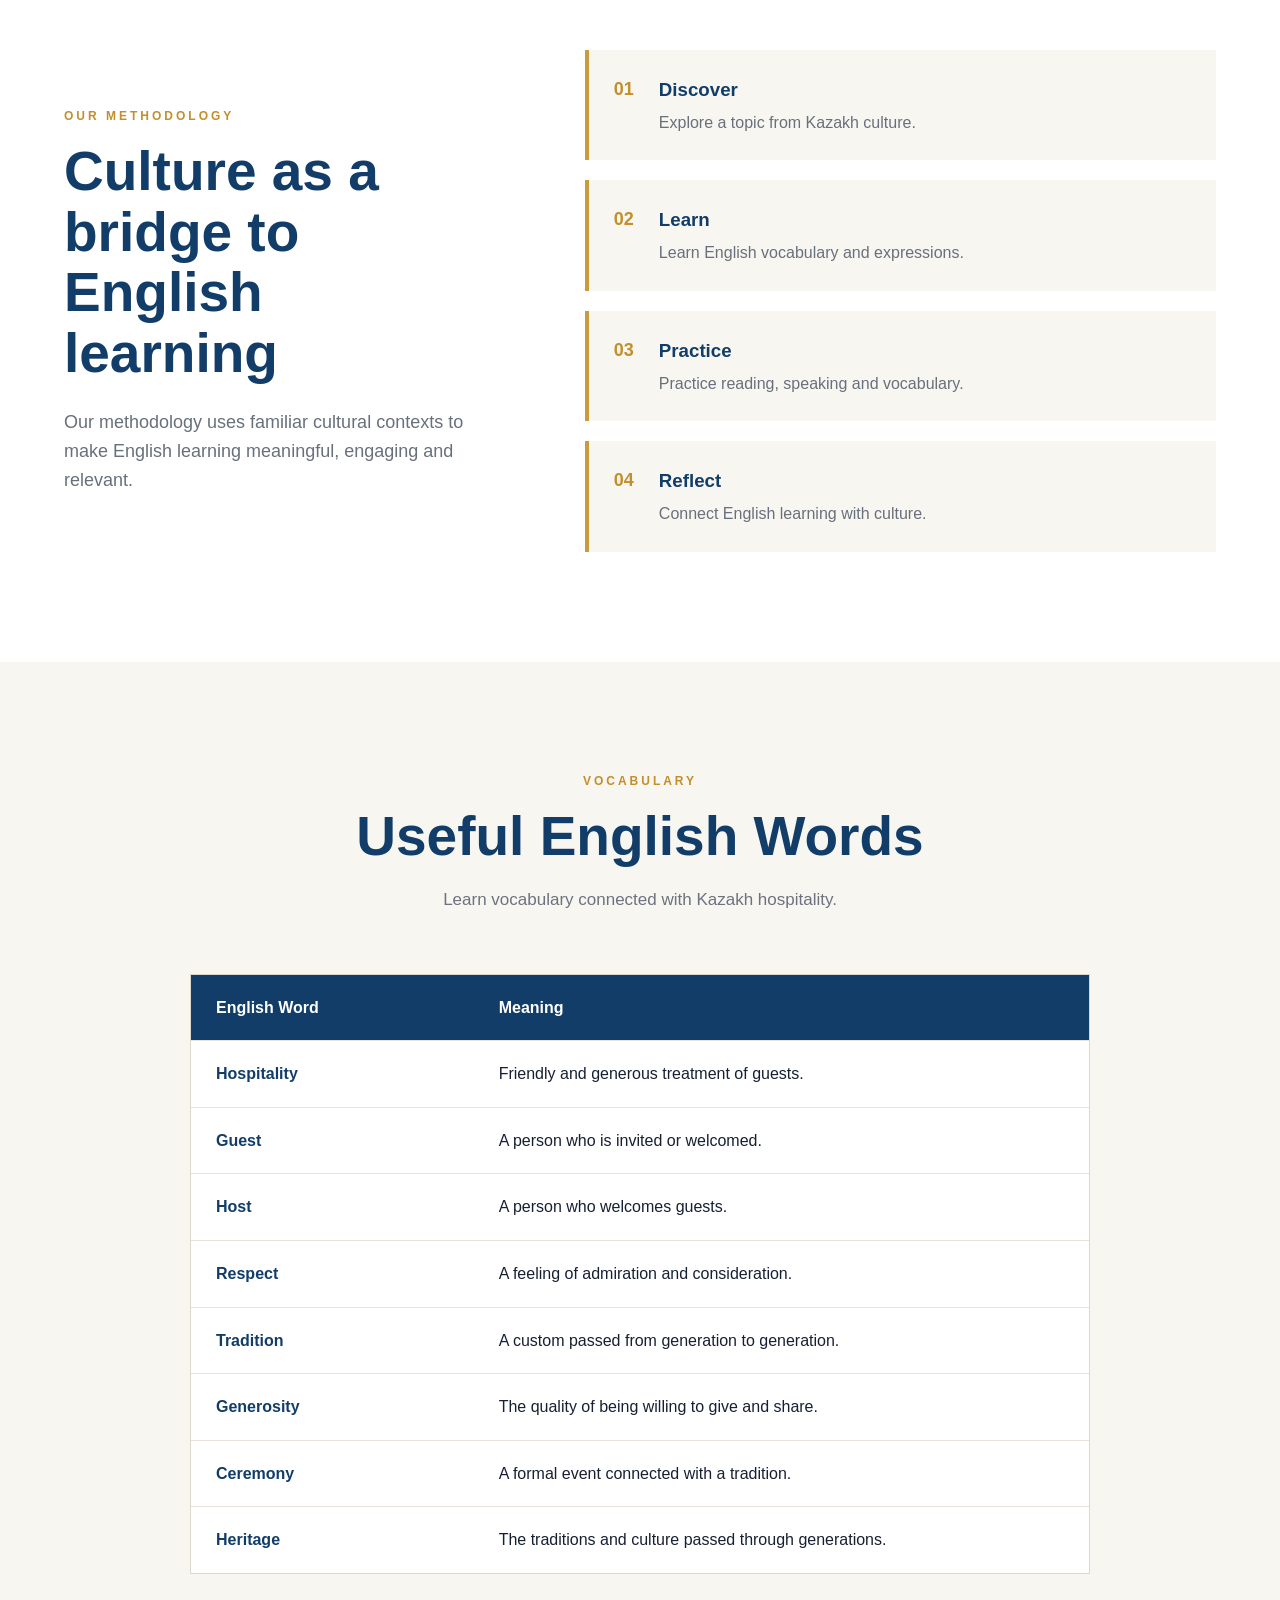
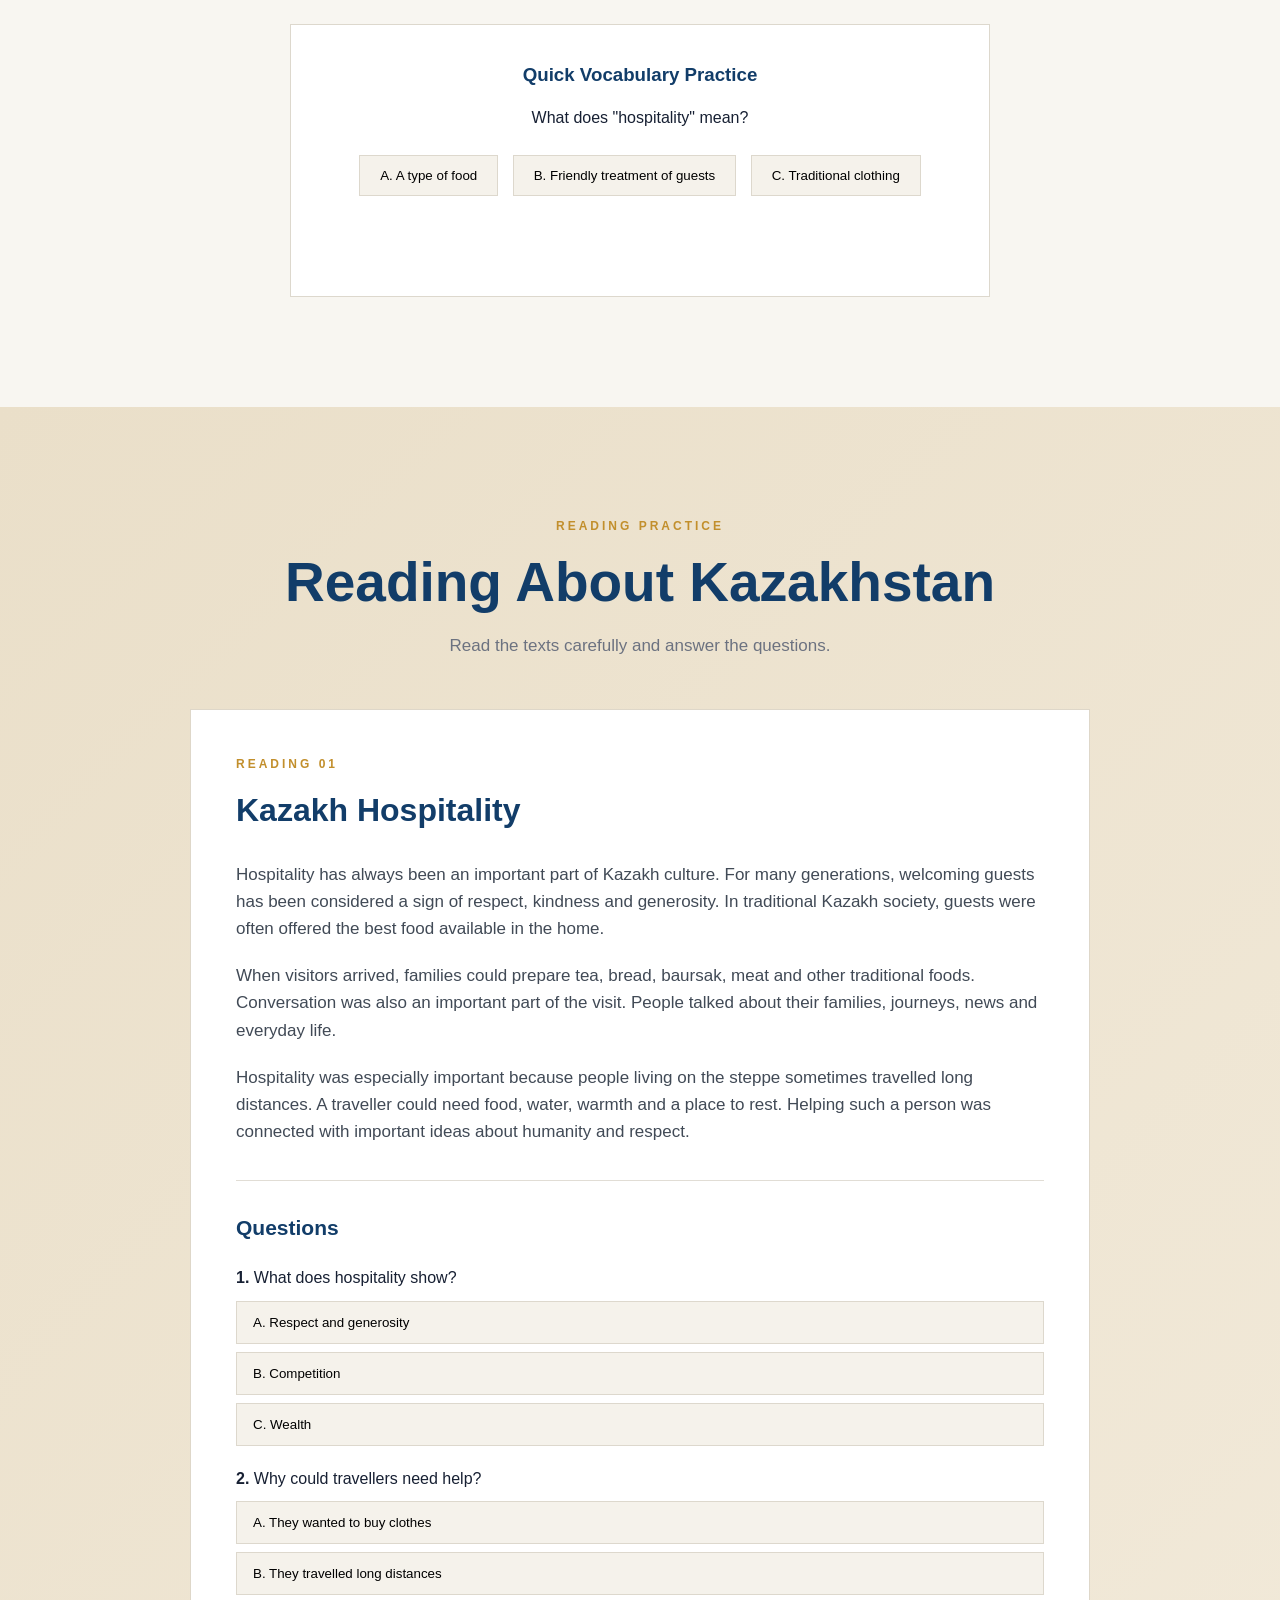
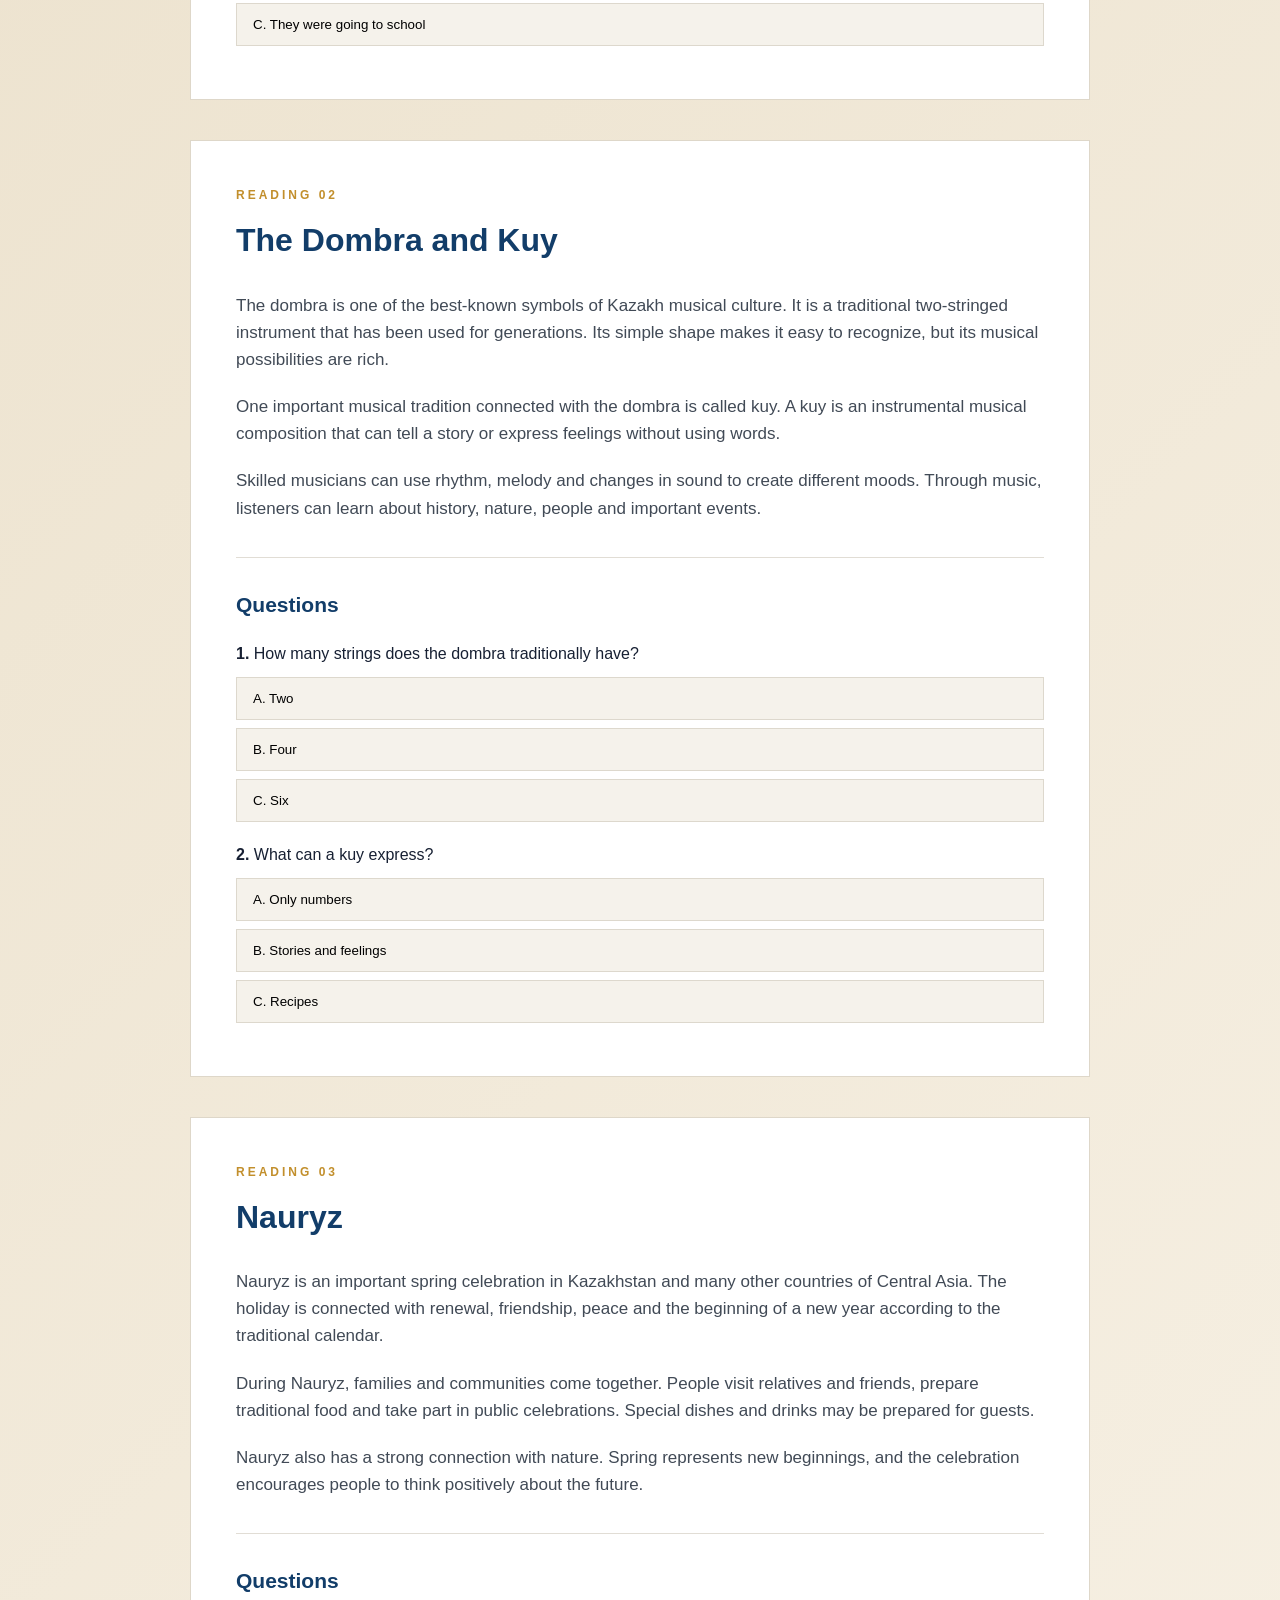
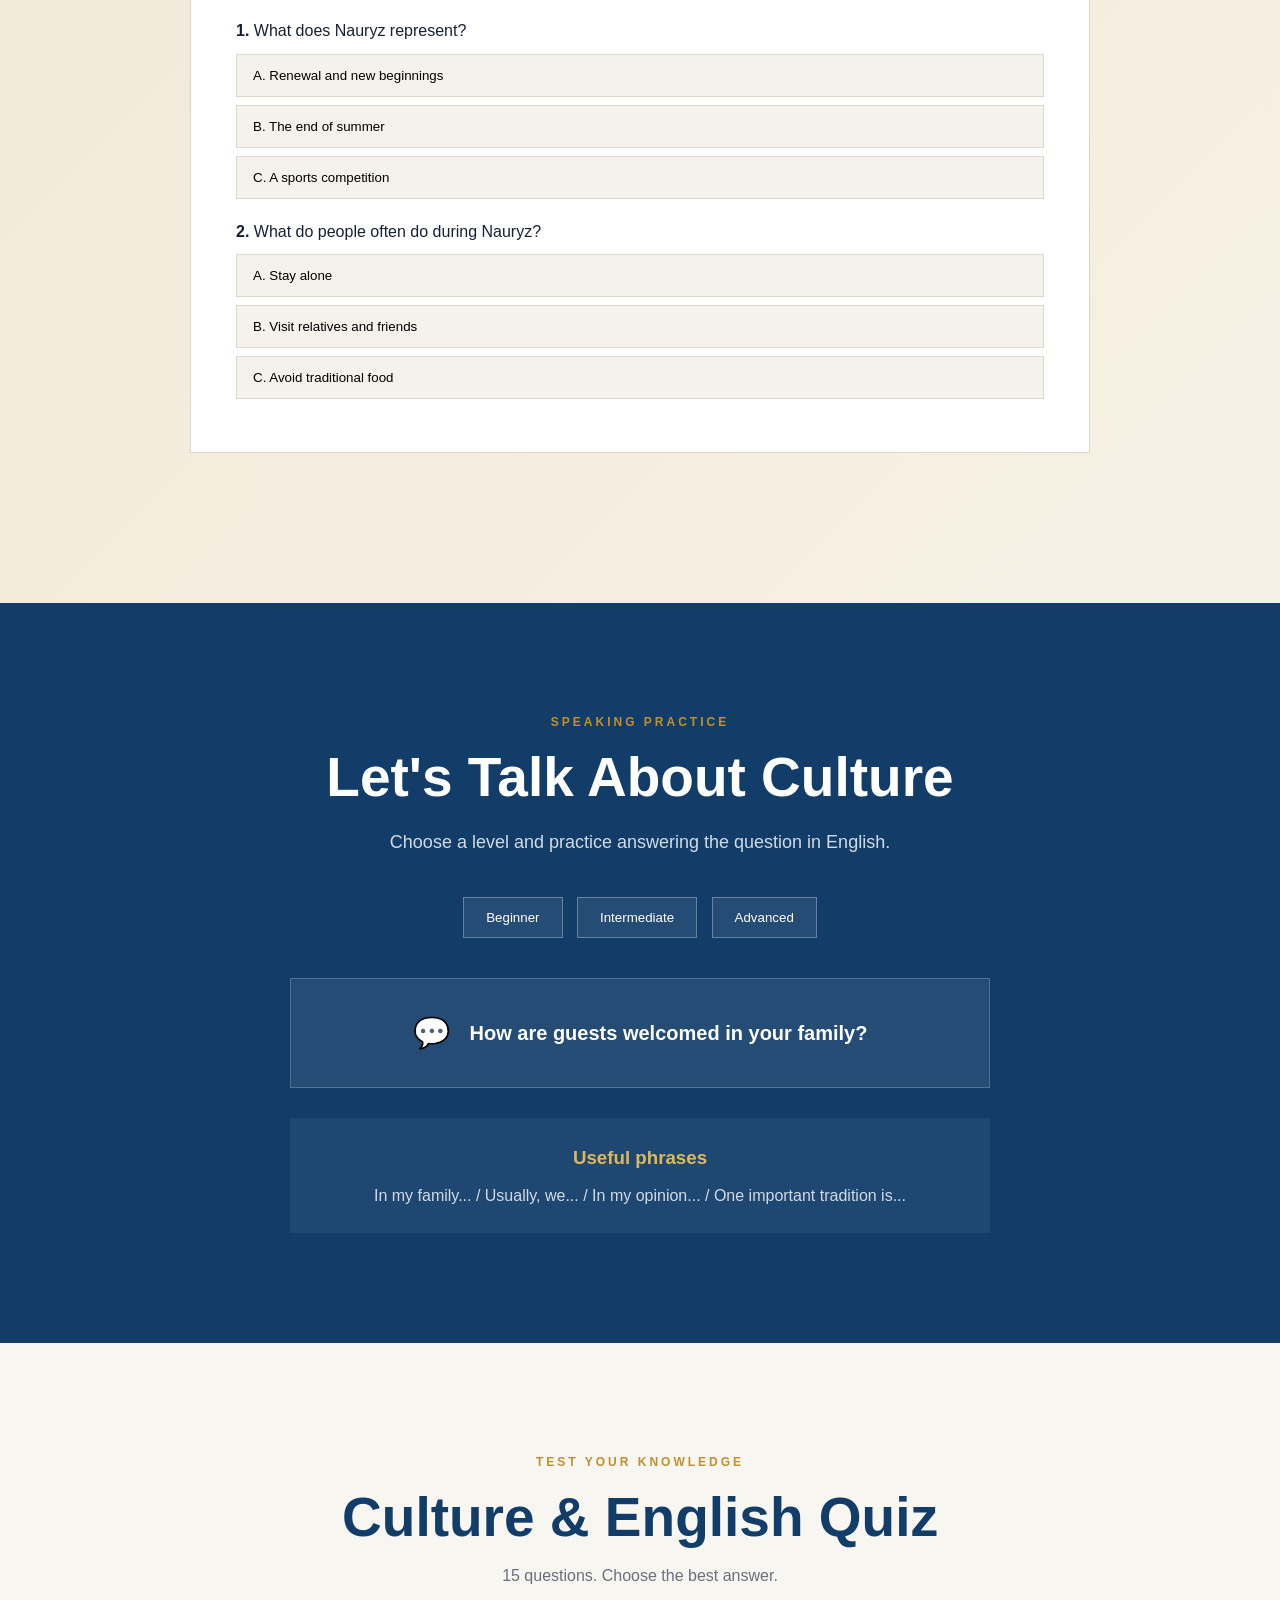
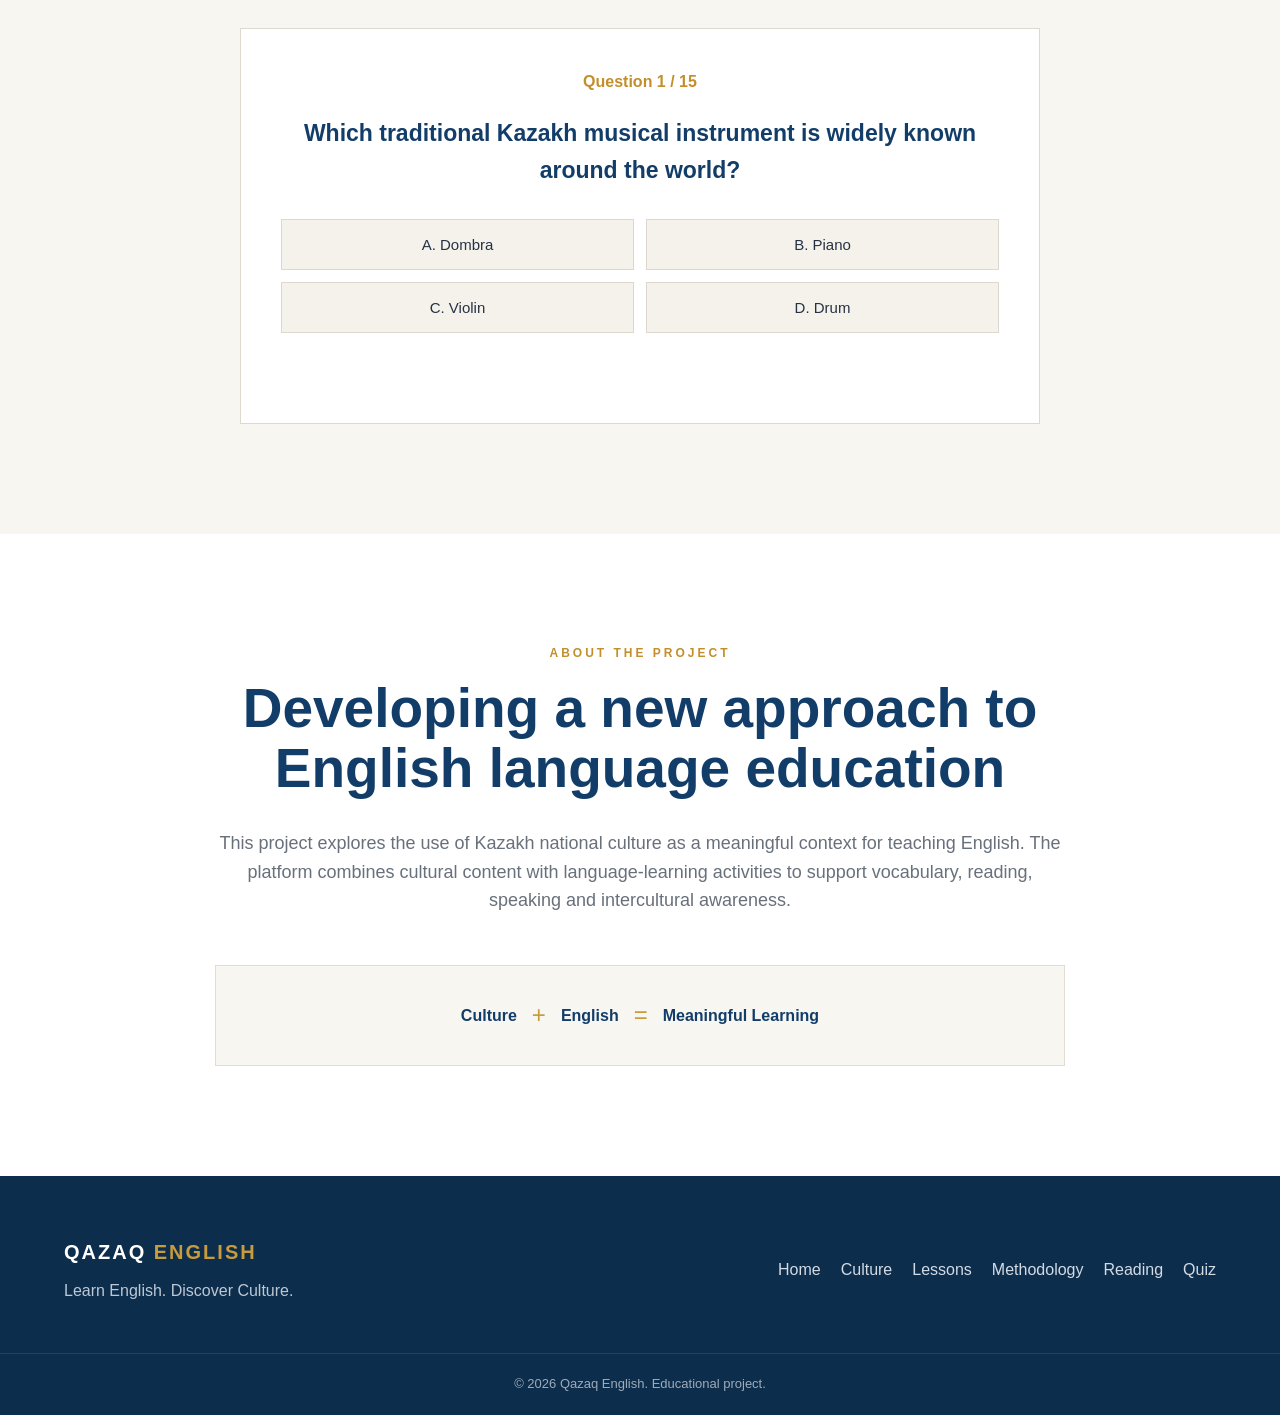
==== commit fd0ed4c2: "Add files via upload" ====
--- a/index.html
+++ b/index.html
@@ -1,4 +1,4 @@
-<!DOCTYPE html>
+ <!DOCTYPE html>
 <html lang="en">
 <head>
     <meta charset="UTF-8">
@@ -11,734 +11,1016 @@
 
 <body>
 
-    <!-- Navigation -->
-    <header class="header">
-        <div class="container nav-container">
-
-            <a href="#home" class="logo">
-                QAZAQ <span>ENGLISH</span>
+<header class="header">
+    <div class="container nav-container">
+
+        <a href="#home" class="logo">
+            QAZAQ <span>ENGLISH</span>
+        </a>
+
+        <nav class="navigation">
+            <a href="#home">Home</a>
+            <a href="#culture">Culture</a>
+            <a href="#lessons">Lessons</a>
+            <a href="#methodology">Methodology</a>
+            <a href="#about">About</a>
+        </nav>
+
+        <button class="menu-button" onclick="toggleMenu()">☰</button>
+
+    </div>
+</header>
+
+
+<main>
+
+<!-- HERO -->
+
+<section id="home" class="hero">
+
+    <div class="hero-overlay"></div>
+
+    <div class="container hero-content">
+
+        <p class="hero-subtitle">
+            ENGLISH THROUGH KAZAKH CULTURE
+        </p>
+
+        <h1>
+            Learn English.<br>
+            Discover Culture.
+        </h1>
+
+        <p class="hero-description">
+            Explore the traditions, history and cultural heritage
+            of Kazakhstan while developing your English language skills.
+        </p>
+
+        <div class="hero-buttons">
+
+            <a href="#lessons" class="button primary-button">
+                Start Learning
             </a>
 
-            <nav class="navigation">
-                <a href="#home">Home</a>
-                <a href="#culture">Culture</a>
-                <a href="#lessons">Lessons</a>
-                <a href="#methodology">Methodology</a>
-                <a href="#about">About</a>
-            </nav>
-
-            <button class="menu-button" onclick="toggleMenu()">
-                ☰
-            </button>
-
-        </div>
-    </header>
-
-
-    <!-- Hero Section -->
-    <main>
-
-        <section id="home" class="hero">
-
-            <div class="hero-overlay"></div>
-
-            <div class="container hero-content">
-
-                <p class="hero-subtitle">
-                    ENGLISH THROUGH KAZAKH CULTURE
-                </p>
-
-                <h1>
-                    Learn English.<br>
-                    Discover Culture.
-                </h1>
-
-                <p class="hero-description">
-                    Explore the traditions, history and cultural heritage
-                    of Kazakhstan while developing your English language skills.
-                </p>
-
-                <div class="hero-buttons">
-                    <a href="#lessons" class="button primary-button">
-                        Start Learning
-                    </a>
-
-                    <a href="#culture" class="button secondary-button">
-                        Explore Culture
-                    </a>
-                </div>
-
-            </div>
-
-        </section>
-
-
-        <!-- Introduction -->
-        <section class="introduction">
-
-            <div class="container intro-grid">
+            <a href="#culture" class="button secondary-button">
+                Explore Culture
+            </a>
+
+        </div>
+
+    </div>
+
+</section>
+
+
+<!-- INTRO -->
+
+<section class="introduction">
+
+    <div class="container intro-grid">
+
+        <div>
+
+            <p class="section-label">OUR IDEA</p>
+
+            <h2>
+                Learning English through
+                familiar cultural contexts
+            </h2>
+
+        </div>
+
+        <div>
+
+            <p class="intro-text">
+                Qazaq English is an educational platform that combines
+                English language learning with Kazakh national culture.
+                Learners develop vocabulary, reading, speaking,
+                grammar and communication skills through meaningful
+                cultural topics.
+            </p>
+
+        </div>
+
+    </div>
+
+</section>
+
+
+<!-- CULTURE -->
+
+<section id="culture" class="section culture-section">
+
+    <div class="container">
+
+        <div class="section-heading">
+
+            <p class="section-label">EXPLORE</p>
+
+            <h2>Kazakh Culture</h2>
+
+            <p>
+                Discover cultural topics and learn useful English
+                vocabulary at the same time.
+            </p>
+
+        </div>
+
+
+        <div class="culture-grid">
+
+            <article class="culture-card">
+                <div class="card-icon">🏕️</div>
+
+                <h3>Traditions</h3>
+
+                <p>
+                    Learn about traditional ceremonies,
+                    customs and family values.
+                </p>
+
+                <button onclick="showTopic('Traditions')">
+                    Explore →
+                </button>
+            </article>
+
+
+            <article class="culture-card">
+                <div class="card-icon">🍽️</div>
+
+                <h3>National Cuisine</h3>
+
+                <p>
+                    Discover traditional Kazakh dishes
+                    and food-related vocabulary.
+                </p>
+
+                <button onclick="showTopic('National Cuisine')">
+                    Explore →
+                </button>
+            </article>
+
+
+            <article class="culture-card">
+                <div class="card-icon">🎵</div>
+
+                <h3>Music</h3>
+
+                <p>
+                    Explore the dombra, kuy and
+                    Kazakh musical traditions.
+                </p>
+
+                <button onclick="showTopic('Music')">
+                    Explore →
+                </button>
+            </article>
+
+
+            <article class="culture-card">
+                <div class="card-icon">👘</div>
+
+                <h3>Traditional Clothing</h3>
+
+                <p>
+                    Learn about traditional clothing,
+                    ornaments and cultural identity.
+                </p>
+
+                <button onclick="showTopic('Traditional Clothing')">
+                    Explore →
+                </button>
+            </article>
+
+
+            <article class="culture-card">
+                <div class="card-icon">🤝</div>
+
+                <h3>Hospitality</h3>
+
+                <p>
+                    Discover the importance of guests,
+                    respect and generosity.
+                </p>
+
+                <button onclick="showTopic('Hospitality')">
+                    Explore →
+                </button>
+            </article>
+
+
+            <article class="culture-card">
+                <div class="card-icon">🎉</div>
+
+                <h3>Holidays</h3>
+
+                <p>
+                    Learn about Nauryz and other
+                    important celebrations.
+                </p>
+
+                <button onclick="showTopic('Holidays')">
+                    Explore →
+                </button>
+            </article>
+
+        </div>
+
+    </div>
+
+</section>
+
+
+<!-- LESSONS -->
+
+<section id="lessons" class="section lessons-section">
+
+    <div class="container">
+
+        <div class="section-heading">
+
+            <p class="section-label">LEARN ENGLISH</p>
+
+            <h2>Interactive Lessons</h2>
+
+            <p>
+                Improve your English through
+                authentic Kazakh cultural topics.
+            </p>
+
+        </div>
+
+
+        <div class="lesson-grid">
+
+            <article class="lesson-card">
+
+                <span class="lesson-number">01</span>
+
+                <h3>Vocabulary</h3>
+
+                <p>
+                    Learn useful English words and
+                    expressions connected with culture.
+                </p>
+
+                <a href="#vocabulary">
+                    Practice →
+                </a>
+
+            </article>
+
+
+            <article class="lesson-card">
+
+                <span class="lesson-number">02</span>
+
+                <h3>Reading</h3>
+
+                <p>
+                    Read longer cultural texts and
+                    test your understanding.
+                </p>
+
+                <a href="#reading">
+                    Practice →
+                </a>
+
+            </article>
+
+
+            <article class="lesson-card">
+
+                <span class="lesson-number">03</span>
+
+                <h3>Speaking</h3>
+
+                <p>
+                    Practice speaking with questions
+                    for different English levels.
+                </p>
+
+                <a href="#speaking">
+                    Practice →
+                </a>
+
+            </article>
+
+
+            <article class="lesson-card">
+
+                <span class="lesson-number">04</span>
+
+                <h3>Quiz</h3>
+
+                <p>
+                    Test your English and Kazakh
+                    culture knowledge with 15 questions.
+                </p>
+
+                <a href="#quiz">
+                    Take Quiz →
+                </a>
+
+            </article>
+
+        </div>
+
+    </div>
+
+</section>
+
+
+<!-- METHODOLOGY -->
+
+<section id="methodology" class="section methodology-section">
+
+    <div class="container methodology-grid">
+
+        <div>
+
+            <p class="section-label">
+                OUR METHODOLOGY
+            </p>
+
+            <h2>
+                Culture as a bridge
+                to English learning
+            </h2>
+
+            <p class="methodology-text">
+                Our methodology uses familiar cultural contexts
+                to make English learning meaningful, engaging
+                and relevant.
+            </p>
+
+        </div>
+
+
+        <div class="steps">
+
+            <div class="step">
+                <div class="step-number">01</div>
 
                 <div>
-                    <p class="section-label">OUR IDEA</p>
-
-                    <h2>
-                        Learning English through
-                        familiar cultural contexts
-                    </h2>
-                </div>
-
-                <div>
-                    <p class="intro-text">
-                        Qazaq English is an educational platform that combines
-                        English language learning with Kazakh national culture.
-                        Learners develop their vocabulary, reading, speaking
-                        and communication skills through meaningful cultural topics.
+                    <h3>Discover</h3>
+
+                    <p>
+                        Explore a topic from Kazakh culture.
                     </p>
                 </div>
-
-            </div>
-
-        </section>
-
-
-        <!-- Culture -->
-        <section id="culture" class="section culture-section">
-
-            <div class="container">
-
-                <div class="section-heading">
-
-                    <p class="section-label">EXPLORE</p>
-
-                    <h2>Kazakh Culture</h2>
+            </div>
+
+
+            <div class="step">
+                <div class="step-number">02</div>
+
+                <div>
+                    <h3>Learn</h3>
 
                     <p>
-                        Discover cultural topics and learn useful English
-                        vocabulary at the same time.
+                        Learn English vocabulary and expressions.
                     </p>
-
                 </div>
-
-
-                <div class="culture-grid">
-
-                    <article class="culture-card">
-                        <div class="card-icon">🏕️</div>
-
-                        <h3>Traditions</h3>
-
-                        <p>
-                            Learn about traditional ceremonies,
-                            customs and social practices.
-                        </p>
-
-                        <button onclick="showTopic('Traditions')">
-                            Explore →
-                        </button>
-                    </article>
-
-
-                    <article class="culture-card">
-                        <div class="card-icon">🍽️</div>
-
-                        <h3>National Cuisine</h3>
-
-                        <p>
-                            Discover traditional Kazakh dishes
-                            and food-related vocabulary.
-                        </p>
-
-                        <button onclick="showTopic('National Cuisine')">
-                            Explore →
-                        </button>
-                    </article>
-
-
-                    <article class="culture-card">
-                        <div class="card-icon">🎵</div>
-
-                        <h3>Music</h3>
-
-                        <p>
-                            Explore Kazakh music, instruments
-                            and the tradition of kuy.
-                        </p>
-
-                        <button onclick="showTopic('Music')">
-                            Explore →
-                        </button>
-                    </article>
-
-
-                    <article class="culture-card">
-                        <div class="card-icon">👘</div>
-
-                        <h3>Traditional Clothing</h3>
-
-                        <p>
-                            Learn about traditional clothing,
-                            ornaments and their cultural meaning.
-                        </p>
-
-                        <button onclick="showTopic('Traditional Clothing')">
-                            Explore →
-                        </button>
-                    </article>
-
-
-                    <article class="culture-card">
-                        <div class="card-icon">🤝</div>
-
-                        <h3>Hospitality</h3>
-
-                        <p>
-                            Discover the importance of guests,
-                            respect and hospitality.
-                        </p>
-
-                        <button onclick="showTopic('Hospitality')">
-                            Explore →
-                        </button>
-                    </article>
-
-
-                    <article class="culture-card">
-                        <div class="card-icon">🎉</div>
-
-                        <h3>Holidays</h3>
-
-                        <p>
-                            Learn about celebrations and
-                            important cultural events.
-                        </p>
-
-                        <button onclick="showTopic('Holidays')">
-                            Explore →
-                        </button>
-                    </article>
-
+            </div>
+
+
+            <div class="step">
+                <div class="step-number">03</div>
+
+                <div>
+                    <h3>Practice</h3>
+
+                    <p>
+                        Practice reading, speaking and vocabulary.
+                    </p>
                 </div>
-
-            </div>
-
-        </section>
-
-
-        <!-- Lessons -->
-        <section id="lessons" class="section lessons-section">
-
-            <div class="container">
-
-                <div class="section-heading">
-
-                    <p class="section-label">LEARN ENGLISH</p>
-
-                    <h2>Interactive Lessons</h2>
+            </div>
+
+
+            <div class="step">
+                <div class="step-number">04</div>
+
+                <div>
+                    <h3>Reflect</h3>
 
                     <p>
-                        Improve your English skills through
-                        authentic Kazakh cultural topics.
+                        Connect English learning with culture.
                     </p>
-
                 </div>
-
-
-                <div class="lesson-grid">
-
-                    <article class="lesson-card">
-
-                        <span class="lesson-number">01</span>
-
-                        <h3>Vocabulary</h3>
-
-                        <p>
-                            Learn new English words connected
-                            with Kazakh culture.
-                        </p>
-
-                        <a href="#vocabulary">
-                            Practice →
-                        </a>
-
-                    </article>
-
-
-                    <article class="lesson-card">
-
-                        <span class="lesson-number">02</span>
-
-                        <h3>Reading</h3>
-
-                        <p>
-                            Read short texts about Kazakh
-                            traditions and culture.
-                        </p>
-
-                        <a href="#reading">
-                            Practice →
-                        </a>
-
-                    </article>
-
-
-                    <article class="lesson-card">
-
-                        <span class="lesson-number">03</span>
-
-                        <h3>Speaking</h3>
-
-                        <p>
-                            Discuss cultural topics and
-                            develop communication skills.
-                        </p>
-
-                        <a href="#speaking">
-                            Practice →
-                        </a>
-
-                    </article>
-
-
-                    <article class="lesson-card">
-
-                        <span class="lesson-number">04</span>
-
-                        <h3>Quiz</h3>
-
-                        <p>
-                            Test your knowledge of English
-                            and Kazakh culture.
-                        </p>
-
-                        <a href="#quiz">
-                            Take Quiz →
-                        </a>
-
-                    </article>
-
-                </div>
-
-            </div>
-
-        </section>
-
-
-        <!-- Methodology -->
-        <section id="methodology" class="section methodology-section">
-
-            <div class="container methodology-grid">
-
-                <div>
-
-                    <p class="section-label">
-                        OUR METHODOLOGY
-                    </p>
-
-                    <h2>
-                        Culture as a bridge
-                        to English learning
-                    </h2>
-
-                    <p class="methodology-text">
-                        Our methodology uses familiar cultural contexts
-                        to make English learning more meaningful,
-                        engaging and relevant to learners.
-                    </p>
-
-                </div>
-
-
-                <div class="steps">
-
-                    <div class="step">
-
-                        <div class="step-number">
-                            01
-                        </div>
-
-                        <div>
-                            <h3>Discover</h3>
-
-                            <p>
-                                Explore a topic from Kazakh culture.
-                            </p>
-                        </div>
-
-                    </div>
-
-
-                    <div class="step">
-
-                        <div class="step-number">
-                            02
-                        </div>
-
-                        <div>
-                            <h3>Learn</h3>
-
-                            <p>
-                                Learn English vocabulary and expressions.
-                            </p>
-                        </div>
-
-                    </div>
-
-
-                    <div class="step">
-
-                        <div class="step-number">
-                            03
-                        </div>
-
-                        <div>
-                            <h3>Practice</h3>
-
-                            <p>
-                                Use English through reading,
-                                speaking and interactive tasks.
-                            </p>
-                        </div>
-
-                    </div>
-
-
-                    <div class="step">
-
-                        <div class="step-number">
-                            04
-                        </div>
-
-                        <div>
-                            <h3>Reflect</h3>
-
-                            <p>
-                                Connect the English lesson
-                                with cultural knowledge.
-                            </p>
-                        </div>
-
-                    </div>
-
-                </div>
-
-            </div>
-
-        </section>
-
-
-        <!-- Vocabulary -->
-        <section id="vocabulary" class="section vocabulary-section">
-
-            <div class="container">
-
-                <div class="section-heading">
-
-                    <p class="section-label">
-                        SAMPLE LESSON
-                    </p>
-
-                    <h2>Vocabulary: Kazakh Hospitality</h2>
-
-                    <p>
-                        Learn useful English words related
-                        to the tradition of hospitality.
-                    </p>
-
-                </div>
-
-
-                <div class="vocabulary-table">
-
-                    <div class="vocabulary-row vocabulary-header">
-                        <div>English Word</div>
-                        <div>Meaning</div>
-                    </div>
-
-
-                    <div class="vocabulary-row">
-                        <div class="word">Hospitality</div>
-                        <div>
-                            Friendly and generous treatment of guests.
-                        </div>
-                    </div>
-
-
-                    <div class="vocabulary-row">
-                        <div class="word">Guest</div>
-                        <div>
-                            A person who is invited or welcomed.
-                        </div>
-                    </div>
-
-
-                    <div class="vocabulary-row">
-                        <div class="word">Host</div>
-                        <div>
-                            A person who receives and welcomes guests.
-                        </div>
-                    </div>
-
-
-                    <div class="vocabulary-row">
-                        <div class="word">Respect</div>
-                        <div>
-                            A feeling of admiration and consideration.
-                        </div>
-                    </div>
-
-
-                    <div class="vocabulary-row">
-                        <div class="word">Tradition</div>
-                        <div>
-                            A custom passed from generation to generation.
-                        </div>
-                    </div>
-
-                </div>
-
-            </div>
-
-        </section>
-
-
-        <!-- Reading -->
-        <section id="reading" class="reading-section">
-
-            <div class="container reading-container">
-
-                <div>
-
-                    <p class="section-label">
-                        READING
-                    </p>
-
-                    <h2>
-                        Kazakh Hospitality
-                    </h2>
-
-                </div>
-
-
-                <div class="reading-text">
-
-                    <p>
-                        Hospitality has always been an important
-                        part of Kazakh culture. Guests are traditionally
-                        welcomed with food, tea and warm conversation.
-                    </p>
-
-                    <p>
-                        In Kazakh culture, welcoming a guest is often
-                        considered a sign of respect and generosity.
-                        Sharing food and conversation helps create
-                        strong relationships between people.
-                    </p>
-
-                    <div class="reading-question">
-
-                        <strong>
-                            Reading question:
-                        </strong>
-
-                        <p>
-                            Why is hospitality important in Kazakh culture?
-                        </p>
-
-                    </div>
-
-                </div>
-
-            </div>
-
-        </section>
-
-
-        <!-- Speaking -->
-        <section id="speaking" class="section speaking-section">
-
-            <div class="container speaking-container">
-
-                <p class="section-label">
-                    SPEAKING PRACTICE
-                </p>
-
-                <h2>
-                    Let's talk about culture
-                </h2>
-
-                <p>
-                    Think about your own experience and answer
-                    the question in English.
-                </p>
-
-                <div class="speaking-question">
-
-                    <span>💬</span>
-
-                    <p>
-                        How are guests welcomed in your family?
-                    </p>
-
-                </div>
-
-            </div>
-
-        </section>
-
-
-        <!-- Quiz -->
-        <section id="quiz" class="section quiz-section">
-
-            <div class="container quiz-container">
-
-                <p class="section-label">
-                    TEST YOUR KNOWLEDGE
-                </p>
-
-                <h2>
-                    Culture & English Quiz
-                </h2>
-
-                <div id="quiz-box">
-
-                    <h3 id="question">
-                        Which traditional Kazakh musical instrument
-                        is widely known around the world?
-                    </h3>
-
-
-                    <div class="quiz-options">
-
-                        <button onclick="checkAnswer(false)">
-                            A. Dombra
-                        </button>
-
-                        <button onclick="checkAnswer(false)">
-                            B. Piano
-                        </button>
-
-                        <button onclick="checkAnswer(false)">
-                            C. Violin
-                        </button>
-
-                        <button onclick="checkAnswer(true)">
-                            D. Drum
-                        </button>
-
-                    </div>
-
-                    <p id="quiz-result"></p>
-
-                </div>
-
-            </div>
-
-        </section>
-
-
-        <!-- About -->
-        <section id="about" class="section about-section">
-
-            <div class="container about-container">
-
-                <p class="section-label">
-                    ABOUT THE PROJECT
-                </p>
-
-                <h2>
-                    Developing a new approach
-                    to English language education
-                </h2>
-
-                <p>
-                    This project explores the use of Kazakh national
-                    culture as a meaningful context for teaching English.
-                    The platform combines cultural content with
-                    language-learning activities to support vocabulary,
-                    reading, speaking and intercultural awareness.
-                </p>
-
-                <div class="about-highlight">
-
-                    <div>
-                        <strong>Culture</strong>
-                        <span>+</span>
-                        <strong>English</strong>
-                        <span>=</span>
-                        <strong>Meaningful Learning</strong>
-                    </div>
-
-                </div>
-
-            </div>
-
-        </section>
-
-    </main>
-
-
-    <!-- Footer -->
-    <footer class="footer">
-
-        <div class="container footer-container">
+            </div>
+
+        </div>
+
+    </div>
+
+</section>
+
+
+<!-- VOCABULARY -->
+
+<section id="vocabulary" class="section vocabulary-section">
+
+    <div class="container">
+
+        <div class="section-heading">
+
+            <p class="section-label">
+                VOCABULARY
+            </p>
+
+            <h2>Useful English Words</h2>
+
+            <p>
+                Learn vocabulary connected with Kazakh hospitality.
+            </p>
+
+        </div>
+
+
+        <div class="vocabulary-table">
+
+            <div class="vocabulary-row vocabulary-header">
+                <div>English Word</div>
+                <div>Meaning</div>
+            </div>
+
+
+            <div class="vocabulary-row">
+                <div class="word">Hospitality</div>
+                <div>Friendly and generous treatment of guests.</div>
+            </div>
+
+
+            <div class="vocabulary-row">
+                <div class="word">Guest</div>
+                <div>A person who is invited or welcomed.</div>
+            </div>
+
+
+            <div class="vocabulary-row">
+                <div class="word">Host</div>
+                <div>A person who welcomes guests.</div>
+            </div>
+
+
+            <div class="vocabulary-row">
+                <div class="word">Respect</div>
+                <div>A feeling of admiration and consideration.</div>
+            </div>
+
+
+            <div class="vocabulary-row">
+                <div class="word">Tradition</div>
+                <div>A custom passed from generation to generation.</div>
+            </div>
+
+
+            <div class="vocabulary-row">
+                <div class="word">Generosity</div>
+                <div>The quality of being willing to give and share.</div>
+            </div>
+
+
+            <div class="vocabulary-row">
+                <div class="word">Ceremony</div>
+                <div>A formal event connected with a tradition.</div>
+            </div>
+
+
+            <div class="vocabulary-row">
+                <div class="word">Heritage</div>
+                <div>The traditions and culture passed through generations.</div>
+            </div>
+
+        </div>
+
+
+        <div class="vocab-practice">
+
+            <h3>Quick Vocabulary Practice</h3>
+
+            <p>
+                What does "hospitality" mean?
+            </p>
+
+            <button onclick="vocabAnswer(false)">
+                A. A type of food
+            </button>
+
+            <button onclick="vocabAnswer(true)">
+                B. Friendly treatment of guests
+            </button>
+
+            <button onclick="vocabAnswer(false)">
+                C. Traditional clothing
+            </button>
+
+            <p id="vocab-result"></p>
+
+        </div>
+
+    </div>
+
+</section>
+
+
+<!-- READING -->
+
+<section id="reading" class="reading-section">
+
+    <div class="container">
+
+        <div class="section-heading reading-heading">
+
+            <p class="section-label">
+                READING PRACTICE
+            </p>
+
+            <h2>Reading About Kazakhstan</h2>
+
+            <p>
+                Read the texts carefully and answer the questions.
+            </p>
+
+        </div>
+
+
+        <!-- READING 1 -->
+
+        <article class="reading-card">
+
+            <div class="reading-number">
+                READING 01
+            </div>
+
+            <h3>Kazakh Hospitality</h3>
+
+            <div class="reading-text">
+
+                <p>
+                    Hospitality has always been an important part of
+                    Kazakh culture. For many generations, welcoming
+                    guests has been considered a sign of respect,
+                    kindness and generosity. In traditional Kazakh
+                    society, guests were often offered the best food
+                    available in the home.
+                </p>
+
+                <p>
+                    When visitors arrived, families could prepare tea,
+                    bread, baursak, meat and other traditional foods.
+                    Conversation was also an important part of the visit.
+                    People talked about their families, journeys,
+                    news and everyday life.
+                </p>
+
+                <p>
+                    Hospitality was especially important because people
+                    living on the steppe sometimes travelled long
+                    distances. A traveller could need food, water,
+                    warmth and a place to rest. Helping such a person
+                    was connected with important ideas about humanity
+                    and respect.
+                </p>
+
+            </div>
+
+
+            <div class="reading-questions">
+
+                <h4>Questions</h4>
+
+                <p>
+                    <strong>1.</strong> What does hospitality show?
+                </p>
+
+                <button onclick="readingAnswer(this, true)">
+                    A. Respect and generosity
+                </button>
+
+                <button onclick="readingAnswer(this, false)">
+                    B. Competition
+                </button>
+
+                <button onclick="readingAnswer(this, false)">
+                    C. Wealth
+                </button>
+
+                <p>
+                    <strong>2.</strong> Why could travellers need help?
+                </p>
+
+                <button onclick="readingAnswer(this, false)">
+                    A. They wanted to buy clothes
+                </button>
+
+                <button onclick="readingAnswer(this, true)">
+                    B. They travelled long distances
+                </button>
+
+                <button onclick="readingAnswer(this, false)">
+                    C. They were going to school
+                </button>
+
+            </div>
+
+        </article>
+
+
+        <!-- READING 2 -->
+
+        <article class="reading-card">
+
+            <div class="reading-number">
+                READING 02
+            </div>
+
+            <h3>The Dombra and Kuy</h3>
+
+            <div class="reading-text">
+
+                <p>
+                    The dombra is one of the best-known symbols of
+                    Kazakh musical culture. It is a traditional
+                    two-stringed instrument that has been used for
+                    generations. Its simple shape makes it easy to
+                    recognize, but its musical possibilities are rich.
+                </p>
+
+                <p>
+                    One important musical tradition connected with the
+                    dombra is called kuy. A kuy is an instrumental
+                    musical composition that can tell a story or
+                    express feelings without using words.
+                </p>
+
+                <p>
+                    Skilled musicians can use rhythm, melody and changes
+                    in sound to create different moods. Through music,
+                    listeners can learn about history, nature, people
+                    and important events.
+                </p>
+
+            </div>
+
+
+            <div class="reading-questions">
+
+                <h4>Questions</h4>
+
+                <p>
+                    <strong>1.</strong> How many strings does the dombra traditionally have?
+                </p>
+
+                <button onclick="readingAnswer(this, true)">
+                    A. Two
+                </button>
+
+                <button onclick="readingAnswer(this, false)">
+                    B. Four
+                </button>
+
+                <button onclick="readingAnswer(this, false)">
+                    C. Six
+                </button>
+
+                <p>
+                    <strong>2.</strong> What can a kuy express?
+                </p>
+
+                <button onclick="readingAnswer(this, false)">
+                    A. Only numbers
+                </button>
+
+                <button onclick="readingAnswer(this, true)">
+                    B. Stories and feelings
+                </button>
+
+                <button onclick="readingAnswer(this, false)">
+                    C. Recipes
+                </button>
+
+            </div>
+
+        </article>
+
+
+        <!-- READING 3 -->
+
+        <article class="reading-card">
+
+            <div class="reading-number">
+                READING 03
+            </div>
+
+            <h3>Nauryz</h3>
+
+            <div class="reading-text">
+
+                <p>
+                    Nauryz is an important spring celebration in
+                    Kazakhstan and many other countries of Central Asia.
+                    The holiday is connected with renewal, friendship,
+                    peace and the beginning of a new year according to
+                    the traditional calendar.
+                </p>
+
+                <p>
+                    During Nauryz, families and communities come
+                    together. People visit relatives and friends,
+                    prepare traditional food and take part in public
+                    celebrations. Special dishes and drinks may be
+                    prepared for guests.
+                </p>
+
+                <p>
+                    Nauryz also has a strong connection with nature.
+                    Spring represents new beginnings, and the celebration
+                    encourages people to think positively about the
+                    future.
+                </p>
+
+            </div>
+
+
+            <div class="reading-questions">
+
+                <h4>Questions</h4>
+
+                <p>
+                    <strong>1.</strong> What does Nauryz represent?
+                </p>
+
+                <button onclick="readingAnswer(this, true)">
+                    A. Renewal and new beginnings
+                </button>
+
+                <button onclick="readingAnswer(this, false)">
+                    B. The end of summer
+                </button>
+
+                <button onclick="readingAnswer(this, false)">
+                    C. A sports competition
+                </button>
+
+                <p>
+                    <strong>2.</strong> What do people often do during Nauryz?
+                </p>
+
+                <button onclick="readingAnswer(this, false)">
+                    A. Stay alone
+                </button>
+
+                <button onclick="readingAnswer(this, true)">
+                    B. Visit relatives and friends
+                </button>
+
+                <button onclick="readingAnswer(this, false)">
+                    C. Avoid traditional food
+                </button>
+
+            </div>
+
+        </article>
+
+    </div>
+
+</section>
+
+
+<!-- SPEAKING -->
+
+<section id="speaking" class="section speaking-section">
+
+    <div class="container speaking-container">
+
+        <p class="section-label">
+            SPEAKING PRACTICE
+        </p>
+
+        <h2>
+            Let's Talk About Culture
+        </h2>
+
+        <p>
+            Choose a level and practice answering the question in English.
+        </p>
+
+
+        <div class="speaking-levels">
+
+            <button onclick="showSpeaking('easy')">
+                Beginner
+            </button>
+
+            <button onclick="showSpeaking('medium')">
+                Intermediate
+            </button>
+
+            <button onclick="showSpeaking('hard')">
+                Advanced
+            </button>
+
+        </div>
+
+
+        <div class="speaking-question">
+
+            <span>💬</span>
+
+            <p id="speaking-question">
+                How are guests welcomed in your family?
+            </p>
+
+        </div>
+
+
+        <div class="speaking-help">
+
+            <h3>Useful phrases</h3>
+
+            <p>
+                In my family... / Usually, we... /
+                In my opinion... / One important tradition is...
+            </p>
+
+        </div>
+
+    </div>
+
+</section>
+
+
+<!-- QUIZ -->
+
+<section id="quiz" class="section quiz-section">
+
+    <div class="container quiz-container">
+
+        <p class="section-label">
+            TEST YOUR KNOWLEDGE
+        </p>
+
+        <h2>
+            Culture & English Quiz
+        </h2>
+
+        <p class="quiz-intro">
+            15 questions. Choose the best answer.
+        </p>
+
+
+        <div id="quiz-box">
+
+            <div class="quiz-progress">
+                Question <span id="quiz-number">1</span> / 15
+            </div>
+
+            <h3 id="question"></h3>
+
+            <div class="quiz-options" id="quiz-options"></div>
+
+            <p id="quiz-result"></p>
+
+            <button id="next-question" onclick="nextQuestion()">
+                Next Question →
+            </button>
+
+        </div>
+
+
+        <div id="quiz-final">
+
+            <h3>Quiz Complete!</h3>
+
+            <p>
+                Your score:
+            </p>
+
+            <strong id="final-score">
+                0 / 15
+            </strong>
+
+            <p id="final-message"></p>
+
+            <button onclick="restartQuiz()">
+                Try Again
+            </button>
+
+        </div>
+
+    </div>
+
+</section>
+
+
+<!-- ABOUT -->
+
+<section id="about" class="section about-section">
+
+    <div class="container about-container">
+
+        <p class="section-label">
+            ABOUT THE PROJECT
+        </p>
+
+        <h2>
+            Developing a new approach
+            to English language education
+        </h2>
+
+        <p>
+            This project explores the use of Kazakh national culture
+            as a meaningful context for teaching English.
+            The platform combines cultural content with
+            language-learning activities to support vocabulary,
+            reading, speaking and intercultural awareness.
+        </p>
+
+        <div class="about-highlight">
 
             <div>
-
-                <div class="logo footer-logo">
-                    QAZAQ <span>ENGLISH</span>
-                </div>
-
-                <p>
-                    Learn English. Discover Culture.
-                </p>
-
-            </div>
-
-
-            <div class="footer-links">
-
-                <a href="#home">Home</a>
-                <a href="#culture">Culture</a>
-                <a href="#lessons">Lessons</a>
-                <a href="#methodology">Methodology</a>
-
-            </div>
-
-        </div>
-
-
-        <div class="copyright">
-
-            ©️ 2026 Qazaq English. Educational project.
-
-        </div>
-
-    </footer>
-
-
-    <!-- Topic Modal -->
-    <div id="topic-modal" class="modal">
-
-        <div class="modal-content">
-
-            <button class="close-modal" onclick="closeModal()">
-                ×
-            </button>
-
-            <h2 id="modal-title">
-                Culture
-            </h2>
-
-            <p id="modal-text">
-                Cultural information will appear here.
-            </p>
-
-        </div>
-
-    </div>
-
-
-    <script src="script.js"></script>
+                <strong>Culture</strong>
+                <span>+</span>
+                <strong>English</strong>
+                <span>=</span>
+                <strong>Meaningful Learning</strong>
+            </div>
+
+        </div>
+
+    </div>
+
+</section>
+
+</main>
+
+
+<!-- FOOTER -->
+
+<footer class="footer">
+
+    <div class="container footer-container">
+
+        <div>
+
+            <div class="logo footer-logo">
+                QAZAQ <span>ENGLISH</span>
+            </div>
+
+            <p>
+                Learn English. Discover Culture.
+            </p>
+
+        </div>
+
+
+        <div class="footer-links">
+
+            <a href="#home">Home</a>
+            <a href="#culture">Culture</a>
+            <a href="#lessons">Lessons</a>
+            <a href="#methodology">Methodology</a>
+            <a href="#reading">Reading</a>
+            <a href="#quiz">Quiz</a>
+
+        </div>
+
+    </div>
+
+
+    <div class="copyright">
+        © 2026 Qazaq English. Educational project.
+    </div>
+
+</footer>
+
+
+<!-- MODAL -->
+
+<div id="topic-modal" class="modal">
+
+    <div class="modal-content">
+
+        <button class="close-modal" onclick="closeModal()">
+            ×
+        </button>
+
+        <h2 id="modal-title">
+            Culture
+        </h2>
+
+        <p id="modal-text">
+            Cultural information will appear here.
+        </p>
+
+    </div>
+
+</div>
+
+
+<script src="script.js"></script>
 
 </body>
 </html>
--- a/style.css
+++ b/style.css
@@ -1,8 +1,4 @@
-/* ================================
-   GENERAL
-================================ */
-
-* {
+ * {
     margin: 0;
     padding: 0;
     box-sizing: border-box;
@@ -35,9 +31,7 @@
 }
 
 
-/* ================================
-   HEADER
-================================ */
+/* HEADER */
 
 .header {
     position: fixed;
@@ -73,14 +67,13 @@
 
 .navigation {
     display: flex;
-    gap: 32px;
+    gap: 30px;
 }
 
 .navigation a {
     font-size: 14px;
     font-weight: 600;
     color: #253044;
-
     transition: 0.3s;
 }
 
@@ -90,22 +83,17 @@
 
 .menu-button {
     display: none;
-
     border: none;
     background: transparent;
-
     font-size: 28px;
     cursor: pointer;
 }
 
 
-/* ================================
-   HERO
-================================ */
+/* HERO */
 
 .hero {
     min-height: 100vh;
-
     position: relative;
 
     display: flex;
@@ -140,7 +128,6 @@
 .hero-content {
     position: relative;
     z-index: 2;
-
     max-width: 850px;
 }
 
@@ -157,9 +144,7 @@
 
 .hero h1 {
     font-size: clamp(48px, 8vw, 88px);
-
     line-height: 1.05;
-
     margin-bottom: 30px;
 }
 
@@ -167,7 +152,6 @@
     max-width: 650px;
 
     font-size: 19px;
-
     color: #e8edf3;
 
     margin-bottom: 40px;
@@ -212,22 +196,21 @@
 }
 
 
-/* ================================
-   INTRODUCTION
-================================ */
+/* GENERAL SECTIONS */
+
+.section {
+    padding: 110px 0;
+}
 
 .introduction {
     padding: 110px 0;
-
-    background: #ffffff;
+    background: white;
 }
 
 .intro-grid {
     display: grid;
     grid-template-columns: 1fr 1fr;
-
     gap: 80px;
-
     align-items: center;
 }
 
@@ -235,7 +218,6 @@
     color: #c28f2c;
 
     font-size: 12px;
-
     font-weight: 800;
 
     letter-spacing: 3px;
@@ -259,39 +241,23 @@
 
 .intro-text {
     font-size: 18px;
-
     color: #5e6570;
-}
-
-
-/* ================================
-   SECTIONS
-================================ */
-
-.section {
-    padding: 110px 0;
 }
 
 .section-heading {
     text-align: center;
-
-    max-width: 700px;
-
+    max-width: 750px;
     margin: 0 auto 60px;
 }
 
 .section-heading > p:last-child {
     color: #6c7280;
-
     margin-top: 20px;
-
     font-size: 17px;
 }
 
 
-/* ================================
-   CULTURE
-================================ */
+/* CULTURE */
 
 .culture-section {
     background: #f8f6f1;
@@ -299,9 +265,7 @@
 
 .culture-grid {
     display: grid;
-
     grid-template-columns: repeat(3, 1fr);
-
     gap: 20px;
 }
 
@@ -323,27 +287,22 @@
 
 .card-icon {
     font-size: 40px;
-
     margin-bottom: 25px;
 }
 
 .culture-card h3 {
     color: #123d69;
-
     font-size: 23px;
-
     margin-bottom: 12px;
 }
 
 .culture-card p {
     color: #69717d;
-
     margin-bottom: 25px;
 }
 
 .culture-card button {
     border: none;
-
     background: none;
 
     color: #b27f21;
@@ -356,13 +315,10 @@
 }
 
 
-/* ================================
-   LESSONS
-================================ */
+/* LESSONS */
 
 .lessons-section {
     background: #123d69;
-
     color: white;
 }
 
@@ -376,9 +332,7 @@
 
 .lesson-grid {
     display: grid;
-
     grid-template-columns: repeat(4, 1fr);
-
     gap: 20px;
 }
 
@@ -387,7 +341,7 @@
 
     padding: 30px;
 
-    min-height: 270px;
+    min-height: 290px;
 
     position: relative;
 
@@ -410,29 +364,24 @@
 
 .lesson-card h3 {
     font-size: 25px;
-
     margin-bottom: 12px;
 }
 
 .lesson-card p {
     color: #d1dae5;
-
     margin-bottom: 25px;
 }
 
 .lesson-card a {
     color: #e0b858;
-
     font-weight: 700;
 }
 
 
-/* ================================
-   METHODOLOGY
-================================ */
+/* METHODOLOGY */
 
 .methodology-section {
-    background: #ffffff;
+    background: white;
 }
 
 .methodology-grid {
@@ -455,15 +404,12 @@
 
 .steps {
     display: flex;
-
     flex-direction: column;
-
     gap: 20px;
 }
 
 .step {
     display: flex;
-
     gap: 25px;
 
     padding: 25px;
@@ -483,7 +429,6 @@
 
 .step h3 {
     color: #123d69;
-
     margin-bottom: 5px;
 }
 
@@ -492,9 +437,7 @@
 }
 
 
-/* ================================
-   VOCABULARY
-================================ */
+/* VOCABULARY */
 
 .vocabulary-section {
     background: #f8f6f1;
@@ -526,22 +469,65 @@
 
 .vocabulary-header {
     background: #123d69;
-
-    color: white;
-
+    color: white;
     font-weight: 700;
 }
 
 .word {
     color: #123d69;
-
     font-weight: 700;
 }
 
-
-/* ================================
-   READING
-================================ */
+.vocab-practice {
+    max-width: 700px;
+
+    margin: 50px auto 0;
+
+    padding: 35px;
+
+    background: white;
+
+    border: 1px solid #ddd8cd;
+
+    text-align: center;
+}
+
+.vocab-practice h3 {
+    color: #123d69;
+    margin-bottom: 15px;
+}
+
+.vocab-practice p {
+    margin-bottom: 20px;
+}
+
+.vocab-practice button {
+    padding: 12px 20px;
+
+    margin: 5px;
+
+    border: 1px solid #ddd8cd;
+
+    background: #f5f2eb;
+
+    cursor: pointer;
+
+    transition: 0.3s;
+}
+
+.vocab-practice button:hover {
+    background: #123d69;
+    color: white;
+}
+
+#vocab-result {
+    font-weight: 700;
+    min-height: 25px;
+    margin-top: 15px;
+}
+
+
+/* READING */
 
 .reading-section {
     padding: 110px 0;
@@ -554,17 +540,44 @@
         );
 }
 
-.reading-container {
-    display: grid;
-
-    grid-template-columns: 0.8fr 1.2fr;
-
-    gap: 100px;
+.reading-heading {
+    margin-bottom: 50px;
+}
+
+.reading-card {
+    max-width: 900px;
+
+    margin: 0 auto 40px;
+
+    padding: 45px;
+
+    background: white;
+
+    border: 1px solid #ded7c9;
+}
+
+.reading-number {
+    color: #c28f2c;
+
+    font-size: 12px;
+
+    font-weight: 800;
+
+    letter-spacing: 3px;
+
+    margin-bottom: 10px;
+}
+
+.reading-card h3 {
+    color: #123d69;
+
+    font-size: 32px;
+
+    margin-bottom: 25px;
 }
 
 .reading-text {
-    font-size: 18px;
-
+    font-size: 17px;
     color: #414a56;
 }
 
@@ -572,28 +585,57 @@
     margin-bottom: 20px;
 }
 
-.reading-question {
+.reading-questions {
     margin-top: 35px;
 
-    padding: 25px;
-
-    background: white;
-
-    border-left: 4px solid #c89b3c;
-}
-
-.reading-question strong {
-    color: #123d69;
-}
-
-
-/* ================================
-   SPEAKING
-================================ */
+    padding-top: 30px;
+
+    border-top: 1px solid #e1ddd5;
+}
+
+.reading-questions h4 {
+    color: #123d69;
+
+    font-size: 21px;
+
+    margin-bottom: 20px;
+}
+
+.reading-questions p {
+    margin-top: 20px;
+    margin-bottom: 10px;
+}
+
+.reading-questions button {
+    display: block;
+
+    width: 100%;
+
+    text-align: left;
+
+    padding: 13px 16px;
+
+    margin: 8px 0;
+
+    background: #f5f2eb;
+
+    border: 1px solid #ddd8cd;
+
+    cursor: pointer;
+
+    transition: 0.3s;
+}
+
+.reading-questions button:hover {
+    background: #123d69;
+    color: white;
+}
+
+
+/* SPEAKING */
 
 .speaking-section {
     background: #123d69;
-
     color: white;
 
     text-align: center;
@@ -605,18 +647,41 @@
 
 .speaking-section h2 {
     color: white;
-
     margin-bottom: 20px;
 }
 
 .speaking-section > .container > p:not(.section-label) {
     color: #d2dbe5;
-
     font-size: 18px;
 }
 
+.speaking-levels {
+    margin-top: 35px;
+}
+
+.speaking-levels button {
+    padding: 12px 22px;
+
+    margin: 5px;
+
+    border: 1px solid rgba(255,255,255,0.3);
+
+    background: rgba(255,255,255,0.08);
+
+    color: white;
+
+    cursor: pointer;
+
+    transition: 0.3s;
+}
+
+.speaking-levels button:hover {
+    background: white;
+    color: #123d69;
+}
+
 .speaking-question {
-    margin: 45px auto 0;
+    margin: 35px auto 0;
 
     padding: 30px;
 
@@ -632,7 +697,7 @@
 
     justify-content: center;
 
-    max-width: 650px;
+    max-width: 700px;
 }
 
 .speaking-question span {
@@ -641,14 +706,30 @@
 
 .speaking-question p {
     font-size: 20px;
-
     font-weight: 600;
 }
 
-
-/* ================================
-   QUIZ
-================================ */
+.speaking-help {
+    margin: 30px auto 0;
+
+    max-width: 700px;
+
+    padding: 25px;
+
+    background: rgba(255,255,255,0.05);
+}
+
+.speaking-help h3 {
+    color: #e0b858;
+    margin-bottom: 10px;
+}
+
+.speaking-help p {
+    color: #d2dbe5;
+}
+
+
+/* QUIZ */
 
 .quiz-section {
     background: #f8f6f1;
@@ -658,20 +739,29 @@
     text-align: center;
 }
 
-.quiz-box {
-    max-width: 800px;
+.quiz-intro {
+    color: #68707c;
+    margin-top: 15px;
 }
 
 #quiz-box {
     max-width: 800px;
 
-    margin: 50px auto 0;
+    margin: 40px auto 0;
 
     padding: 40px;
 
     background: white;
 
     border: 1px solid #ded9cf;
+}
+
+.quiz-progress {
+    color: #c28f2c;
+
+    font-weight: 800;
+
+    margin-bottom: 20px;
 }
 
 #question {
@@ -691,7 +781,7 @@
 }
 
 .quiz-options button {
-    padding: 15px;
+    padding: 16px;
 
     background: #f5f2eb;
 
@@ -708,7 +798,16 @@
 
 .quiz-options button:hover {
     background: #123d69;
-
+    color: white;
+}
+
+.quiz-options button.correct {
+    background: #2e8b57;
+    color: white;
+}
+
+.quiz-options button.wrong {
+    background: #c0392b;
     color: white;
 }
 
@@ -720,14 +819,85 @@
     min-height: 25px;
 }
 
-
-/* ================================
-   ABOUT
-================================ */
+#next-question {
+    display: none;
+
+    margin: 25px auto 0;
+
+    padding: 13px 25px;
+
+    border: none;
+
+    background: #123d69;
+
+    color: white;
+
+    font-weight: 700;
+
+    cursor: pointer;
+}
+
+#next-question:hover {
+    background: #0d2d4c;
+}
+
+#quiz-final {
+    display: none;
+
+    max-width: 600px;
+
+    margin: 40px auto 0;
+
+    padding: 45px;
+
+    background: white;
+
+    border: 1px solid #ded9cf;
+}
+
+#quiz-final h3 {
+    color: #123d69;
+
+    font-size: 30px;
+
+    margin-bottom: 15px;
+}
+
+#final-score {
+    display: block;
+
+    color: #c28f2c;
+
+    font-size: 45px;
+
+    margin: 10px 0 20px;
+}
+
+#final-message {
+    color: #68707c;
+
+    margin-bottom: 25px;
+}
+
+#quiz-final button {
+    padding: 13px 25px;
+
+    border: none;
+
+    background: #123d69;
+
+    color: white;
+
+    font-weight: 700;
+
+    cursor: pointer;
+}
+
+
+/* ABOUT */
 
 .about-section {
     background: white;
-
     text-align: center;
 }
 
@@ -741,7 +911,6 @@
 
 .about-section > .container > p:not(.section-label) {
     color: #68707c;
-
     font-size: 18px;
 }
 
@@ -778,9 +947,7 @@
 }
 
 
-/* ================================
-   FOOTER
-================================ */
+/* FOOTER */
 
 .footer {
     background: #0d2d4c;
@@ -802,7 +969,6 @@
 
 .footer-logo {
     color: white;
-
     margin-bottom: 10px;
 }
 
@@ -813,7 +979,7 @@
 .footer-links {
     display: flex;
 
-    gap: 25px;
+    gap: 20px;
 
     flex-wrap: wrap;
 
@@ -843,9 +1009,7 @@
 }
 
 
-/* ================================
-   MODAL
-================================ */
+/* MODAL */
 
 .modal {
     position: fixed;
@@ -915,9 +1079,7 @@
 }
 
 
-/* ================================
-   MOBILE
-================================ */
+/* MOBILE */
 
 @media (max-width: 900px) {
 
@@ -932,7 +1094,7 @@
 
         width: 100%;
 
-        background: #ffffff;
+        background: white;
 
         padding: 25px;
 
@@ -952,10 +1114,8 @@
     }
 
     .intro-grid,
-    .methodology-grid,
-    .reading-container {
+    .methodology-grid {
         grid-template-columns: 1fr;
-
         gap: 40px;
     }
 
@@ -998,7 +1158,6 @@
 
     .vocabulary-row {
         grid-template-columns: 1fr;
-
         gap: 5px;
     }
 
@@ -1014,17 +1173,24 @@
         padding: 25px;
     }
 
+    .reading-card {
+        padding: 25px;
+    }
+
+    .reading-card h3 {
+        font-size: 27px;
+    }
+
     .footer-container {
         flex-direction: column;
     }
 
     .footer-links {
         flex-direction: column;
-
         align-items: flex-start;
     }
 
     .speaking-question {
         flex-direction: column;
     }
-}
+}
